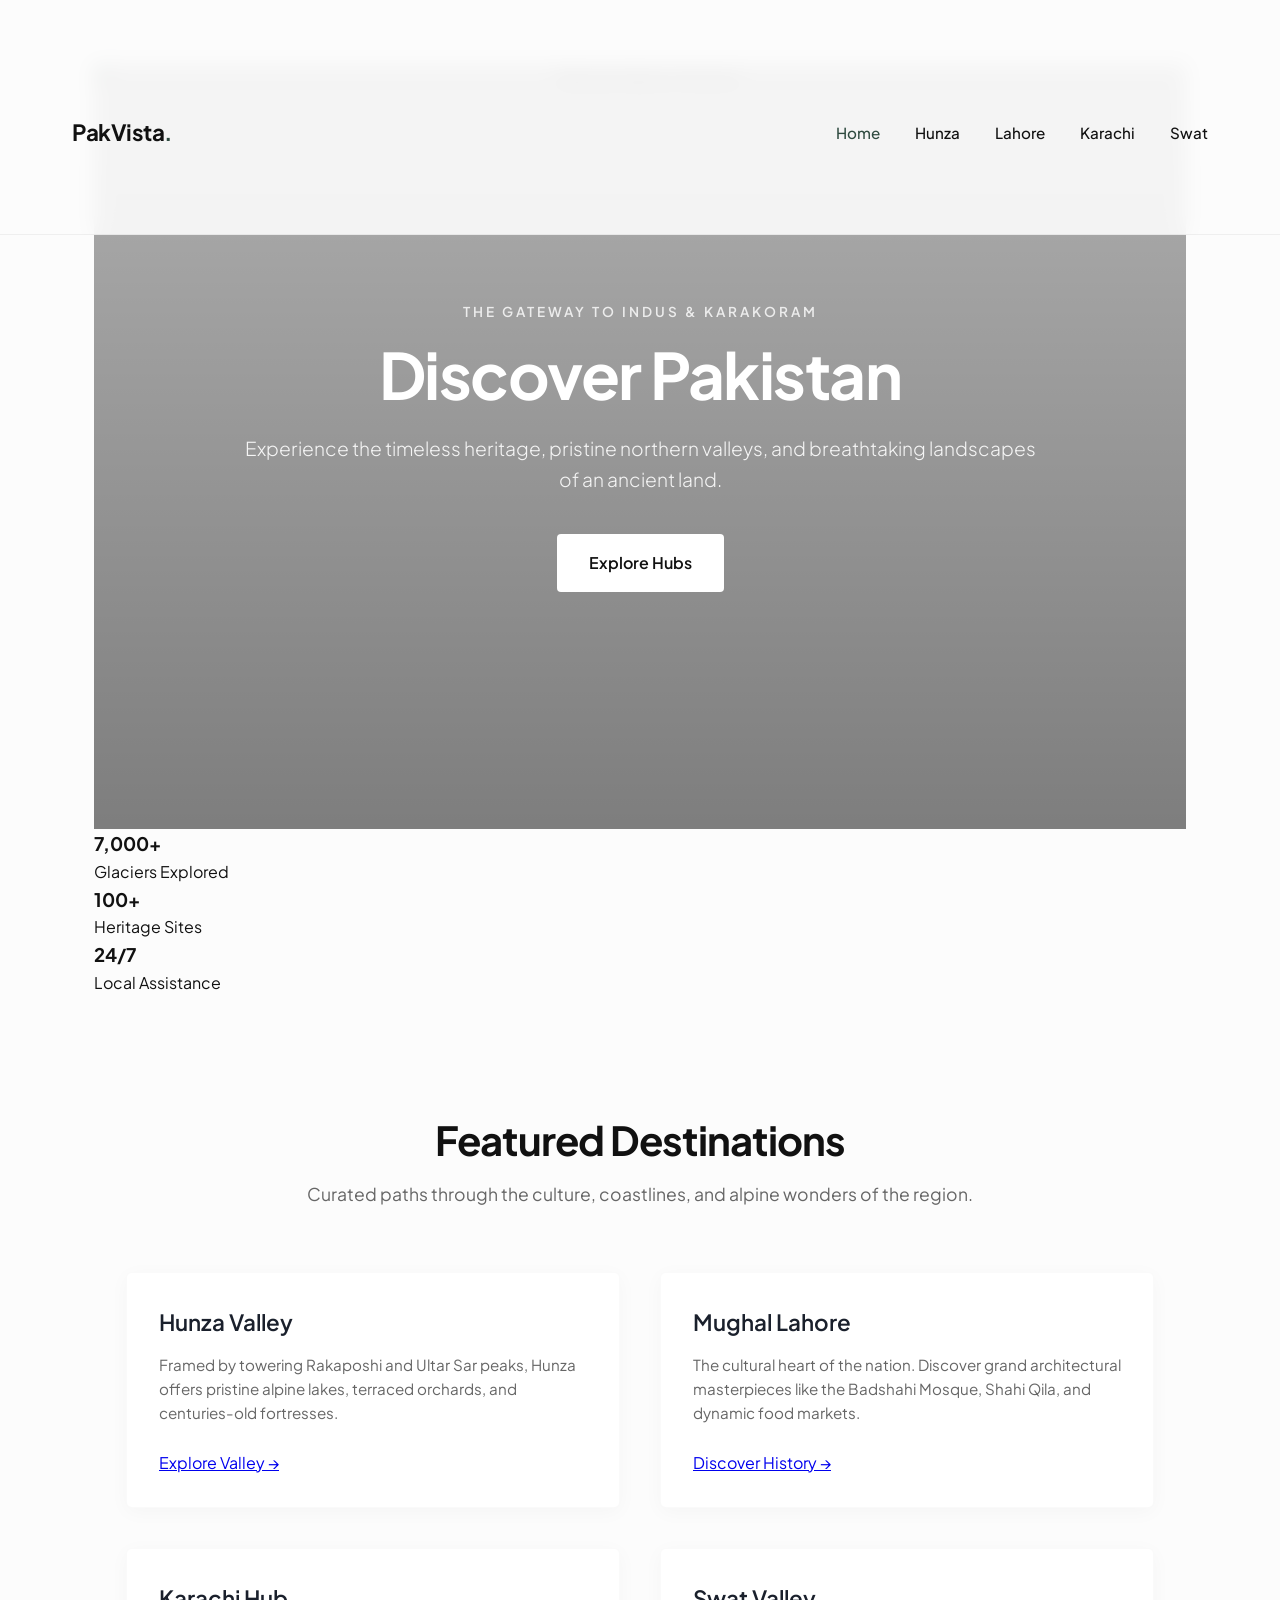
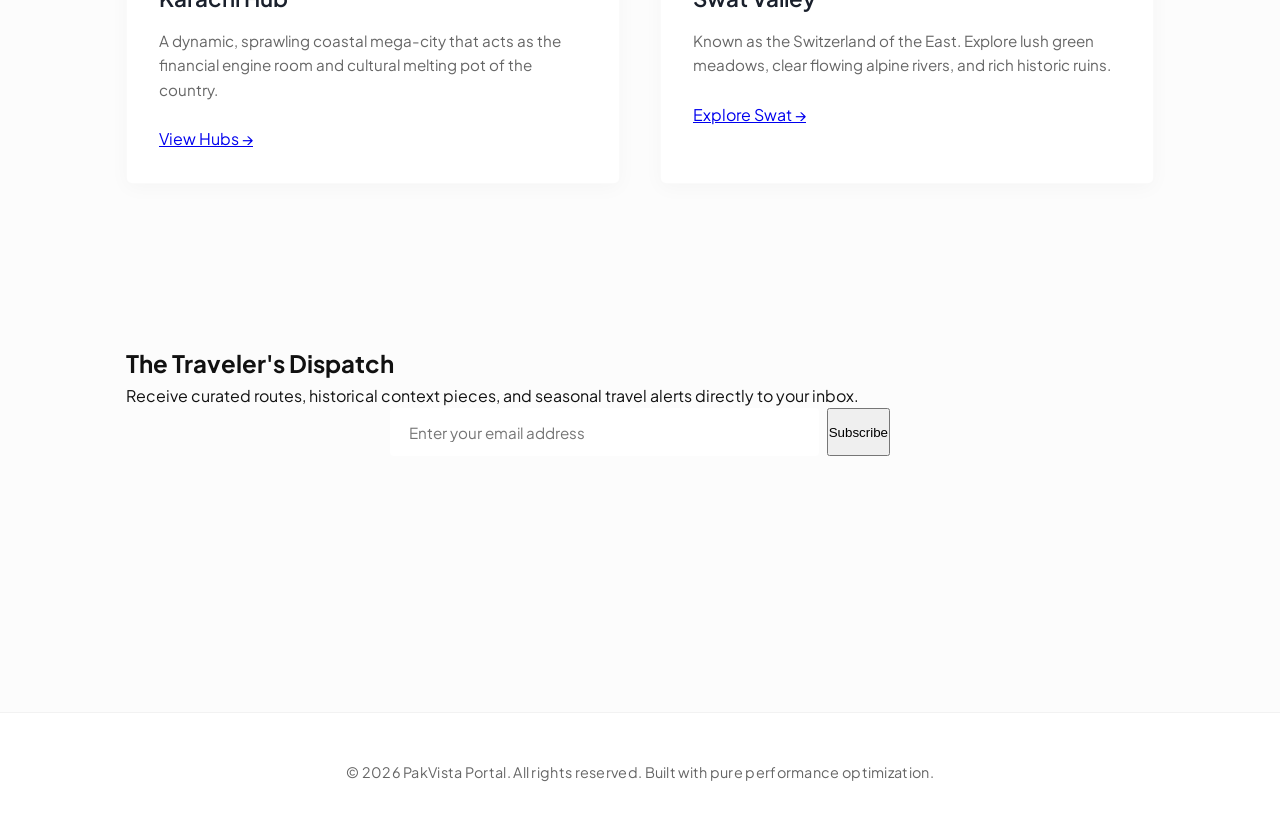
==== index.html @ 2d716ef8 "Merge branch 'main' into feature/ahmad/advanced-styling" ====
<!DOCTYPE html>
<html lang="en">
<head>
    <meta charset="UTF-8">
    <meta name="viewport" content="width=device-width, initial-scale=1.0">
    <title>PakVista Portal | Discover Pakistan</title>
    <link rel="stylesheet" href="style.css">
    <link rel="preconnect" href="https://fonts.googleapis.com">
    <link rel="preconnect" href="https://fonts.gstatic.com" crossorigin>
    <link href="https://fonts.googleapis.com/css2?family=Plus+Jakarta+Sans:wght@300;400;500;600;700&display=swap" rel="stylesheet">
</head>
<body>

    <!-- Consolidated Premium Navigation Bar -->
    <header class="navbar">
        <div class="nav-container">
            <a href="#" class="logo">PakVista<span>.</span></a>
            <nav class="nav-links">
                <a href="#" class="active">Home</a>
                <a href="hunza.html">Hunza</a>
                <a href="lahore.html">Lahore</a>
                <a href="karachi.html">Karachi</a>
                <a href="swat.html">Swat</a>
            </nav>
        </div>
    </header>

    <main>
        <!-- Hero Section -->
        <section class="hero" id="explore">
            <div class="hero-overlay"></div>
            <!-- Standardizing background styling with premium splash image -->
            <img class="hero-bg" src="https://images.unsplash.com/photo-1627844718625-51e18cc8569c?auto=format&fit=crop&w=1800&q=80" alt="Pakistan Alpine Horizons">
            <div class="hero-content">
                <span class="hero-tag">The Gateway to Indus & Karakoram</span>
                <h1>Discover Pakistan</h1>
                <p>Experience the timeless heritage, pristine northern valleys, and breathtaking landscapes of an ancient land.</p>
                <a href="#destinations" class="btn-primary">Explore Hubs</a>
            </div>
        </section>

        <section class="stats-dashboard">
            <div class="stat-card">
                <h3>7,000+</h3>
                <p>Glaciers Explored</p>
            </div>
            <div class="stat-card">
                <h3>100+</h3>
                <p>Heritage Sites</p>
            </div>
            <div class="stat-card">
                <h3>24/7</h3>
                <p>Local Assistance</p>
            </div>
        </section>

        <section class="destinations-section" id="destinations">
            <div class="section-header">
                <h2>Featured Destinations</h2>
                <p>Curated paths through the culture, coastlines, and alpine wonders of the region.</p>
            </div>
            
            <div class="grid-container">
                <!-- Hunza Card -->
                <div class="dest-card">
                    <div class="card-content">
                        <h3>Hunza Valley</h3>
                        <p>Framed by towering Rakaposhi and Ultar Sar peaks, Hunza offers pristine alpine lakes, terraced orchards, and centuries-old fortresses.</p>
                        <a href="hunza.html" class="btn-link">Explore Valley →</a>
                    </div>
                </div>

                <!-- Lahore Card -->
                <div class="dest-card">
                    <div class="card-content">
                        <h3>Mughal Lahore</h3>
                        <p>The cultural heart of the nation. Discover grand architectural masterpieces like the Badshahi Mosque, Shahi Qila, and dynamic food markets.</p>
                        <a href="lahore.html" class="btn-link">Discover History →</a>
                    </div>
                </div>

                <!-- Karachi Card -->
                <div class="dest-card">
                    <div class="card-content">
                        <h3>Karachi Hub</h3>
                        <p>A dynamic, sprawling coastal mega-city that acts as the financial engine room and cultural melting pot of the country.</p>
                        <a href="karachi.html" class="btn-link">View Hubs →</a>
                    </div>
                </div>

                <!-- Swat Card -->
                <div class="dest-card">
                    <div class="card-content">
                        <h3>Swat Valley</h3>
                        <p>Known as the Switzerland of the East. Explore lush green meadows, clear flowing alpine rivers, and rich historic ruins.</p>
                        <a href="swat.html" class="btn-link">Explore Swat →</a>
                    </div>
                </div>
            </div>
        </section>

        <section class="newsletter-section">
            <div class="newsletter-container">
                <h2>The Traveler's Dispatch</h2>
                <p>Receive curated routes, historical context pieces, and seasonal travel alerts directly to your inbox.</p>
                <form class="subscribe-form" onsubmit="event.preventDefault();">
                    <input type="email" placeholder="Enter your email address" required>
                    <button type="submit" class="btn-subscribe">Subscribe</button>
                </form>
            </div>
        </section>
    </main>

    <!-- Optimized Footer -->
    <footer class="footer">
        <p>&copy; 2026 PakVista Portal. All rights reserved. Built with pure performance optimization.</p>
    </footer>

</body>
</html>
---- style.css ----
/* ==========================================================================
   PAKVISTA PREMIUM MASTER DESIGN SYSTEM
   ========================================================================== */
:root {
    --bg-primary: #fcfcfc;
    --text-main: #111111;
    --text-muted: #666666;
    --accent: #2e4a3f;
    --accent-light: #f2f5f3;
    --card-shadow: 0 4px 20px rgba(0,0,0,0.03);
    --transition: all 0.4s cubic-bezier(0.16, 1, 0.3, 1);
    
    --primary: #004b23;
    --primary-light: #007236;
    --neutral-dark: #1a202c;
    --neutral-muted: #4a5568;
    --neutral-light: #f7fafc;
    --surface: #ffffff;
    --border: #edf2f7;
    --radius-lg: 16px;
    --shadow-subtle: 0 4px 20px rgba(0, 0, 0, 0.03);
    --shadow-hover: 0 20px 35px rgba(0, 75, 35, 0.06);
}

* {
    margin: 0;
    padding: 0;
    box-sizing: border-box;
}

html {
    scroll-behavior: smooth;
}

body {
    font-family: 'Plus Jakarta Sans', sans-serif;
    background-color: var(--bg-primary);
    color: var(--text-main);
    line-height: 1.6;
    -webkit-font-smoothing: antialiased;
}

/* ==========================================================================
   NAVBAR & FIXED HEADER HOOKS
   ========================================================================== */
.navbar {
    position: fixed;
    top: 0;
    left: 0;
    width: 100%;
    background-color: rgba(252, 252, 252, 0.9);
    backdrop-filter: blur(10px);
    z-index: 9999;
    border-bottom: 1px solid rgba(0,0,0,0.05);
}

.nav-container {
    max-width: 1200px;
    margin: 0 auto;
    padding: 1.2rem 2rem;
    display: flex;
    justify-content: space-between;
    align-items: center;
}

.logo {
    font-size: 1.4rem;
    font-weight: 700;
    text-decoration: none;
    color: var(--text-main);
    letter-spacing: -0.5px;
}

.logo span {
    color: var(--accent);
}

.nav-links a {
    text-decoration: none;
    color: var(--text-main);
    font-size: 0.95rem;
    font-weight: 500;
    margin-left: 2rem;
    transition: var(--transition);
    display: inline-block;
}

.nav-links a:hover, .nav-links a.active {
    color: var(--accent);
}

.nav-links .btn-nav {
    background-color: var(--text-main);
    color: white;
    padding: 0.6rem 1.2rem;
    border-radius: 4px;
}

.nav-links .btn-nav:hover {
    background-color: var(--accent);
    color: white;
}

/* ==========================================================================
   DYNAMIC HERO SECTION
   ========================================================================== */
.hero {
    position: relative;
    height: 85vh;
    display: flex;
    align-items: center;
    justify-content: center;
    overflow: hidden;
    text-align: center;
    padding: 0 2rem;
    z-index: 1;
}

.hero-bg {
    position: absolute;
    top: 0;
    left: 0;
    width: 100%;
    height: 100%;
    object-fit: cover;
    z-index: -2;
}

.hero-overlay {
    position: absolute;
    top: 0;
    left: 0;
    width: 100%;
    height: 100%;
    background: linear-gradient(180deg, rgba(0,0,0,0.3) 0%, rgba(0,0,0,0.5) 100%);
    z-index: -1;
}

.hero-content {
    max-width: 800px;
    color: white;
    position: relative;
    z-index: 10;
}

.hero-tag {
    font-size: 0.85rem;
    text-transform: uppercase;
    letter-spacing: 3px;
    font-weight: 600;
    display: block;
    margin-bottom: 1rem;
    color: rgba(255,255,255,0.8);
}

.hero h1 {
    font-size: 4rem;
    font-weight: 700;
    letter-spacing: -1.5px;
    line-height: 1.1;
    margin-bottom: 1.5rem;
}

.hero p {
    font-size: 1.2rem;
    font-weight: 300;
    margin-bottom: 2.5rem;
    color: rgba(255,255,255,0.9);
}

.btn-primary {
    display: inline-block;
    text-decoration: none;
    background-color: white;
    color: var(--text-main);
    padding: 1rem 2rem;
    font-weight: 600;
    border-radius: 4px;
    transition: var(--transition);
}

.btn-primary:hover {
    background-color: var(--accent);
    color: white;
    transform: translateY(-2px);
}

/* ==========================================================================
   FASEEH'S CUSTOM COMPONENTS & LAYOUTS
   ========================================================================== */
.cta-btn {
    background-color: #198754;
    color: white;
    border: none;
    padding: 12px 24px;
    font-size: 1rem;
    cursor: pointer;
    border-radius: 25px;
    font-weight: 600;
    transition: var(--transition);
}

.cta-btn:hover {
    background-color: #146c43;
    transform: scale(1.05);
}

.interactive-poll {
    background: var(--surface);
    padding: 30px;
    border-radius: var(--radius-lg);
    box-shadow: var(--shadow-subtle);
    margin: 40px 0;
    text-align: center;
}

.poll-buttons button {
    background-color: #e9ecef;
    border: 1px solid #ced4da;
    padding: 10px 20px;
    margin: 8px;
    font-size: 1rem;
    border-radius: 8px;
    cursor: pointer;
    transition: 0.2s ease-in-out;
}

.poll-buttons button:hover {
    background-color: var(--primary);
    color: white;
    border-color: var(--primary);
}

.card-grid {
    display: grid;
    grid-template-columns: repeat(auto-fit, minmax(300px, 1fr));
    gap: 30px;
    margin-top: 20px;
}

.landmark-card {
    background: var(--surface);
    margin: 0;
    border-radius: var(--radius-lg);
    overflow: hidden;
    box-shadow: var(--shadow-subtle);
    transition: var(--transition);
}

.landmark-card:hover {
    transform: translateY(-8px);
    box-shadow: var(--shadow-hover);
}

.landmark-card img {
    width: 100%;
    height: 220px;
    object-fit: cover;
}

.container {
    max-width: var(--max-width);
    margin: 0 auto;
    padding: 0 20px;
}

.footer {
    text-align: center;
    padding: 3rem 2rem;
    font-size: 0.85rem;
    color: var(--text-muted);
    border-top: 1px solid rgba(0,0,0,0.05);
    margin-top: 6rem;
}

@media (max-width: 768px) {
    .hero h1 { font-size: 2.5rem; }
    .card-grid { grid-template-columns: 1fr; }
}

/* ==========================================================================
   PAKVISTA PREMIUM CLEAN DESIGN SYSTEM
   ========================================================================== */
:root {
    /* Sophisticated, Clean Color Palette */
    --primary: #004b23;           /* Deep Heritage Green */
    --primary-light: #007236;     /* Vibrant Accent Green */
    --neutral-dark: #1a202c;      /* Soft Charcoal (Never pure black for text) */
    --neutral-muted: #4a5568;     /* Elegant Slate for body copy */
    --neutral-light: #f7fafc;     /* Ultra-clean off-white page background */
    --surface: #ffffff;           /* Crisp white for cards/containers */
    --border: #edf2f7;            /* Subtle, faint dividers */
    
    /* Layout & Animation Tokens */
    --max-width: 1140px;          /* Standard editorial container width */
    --radius-sm: 6px;
    --radius-lg: 16px;            /* Modern smooth corners */
    --shadow-subtle: 0 4px 20px rgba(0, 0, 0, 0.03);
    --shadow-hover: 0 20px 35px rgba(0, 75, 35, 0.06);
    --transition: all 0.4s cubic-bezier(0.16, 1, 0.3, 1); /* Premium ease-out */
}

/* Base Reset & Core Typography */
*, *::before, *::after {
    box-sizing: border-box;
    margin: 0;
    padding: 0;
}

body {
    font-family: -apple-system, BlinkMacSystemFont, "Segoe UI", Roboto, Helvetica, Arial, sans-serif;
    background-color: var(--neutral-light);
    color: var(--neutral-dark);
    line-height: 1.7;
    -webkit-font-smoothing: antialiased;
}

main {
    max-width: var(--max-width);
    margin: 0 auto;
    padding: 4rem 1.5rem;
}

/* ==========================================================================
   MINIMALIST NAVIGATION
   ========================================================================== */
.nav-bar {
    background-color: rgba(255, 255, 255, 0.85);
    backdrop-filter: blur(12px); /* Modern glassy effect */
    -webkit-backdrop-filter: blur(12px);
    border-bottom: 1px solid var(--border);
    position: sticky;
    top: 0;
    z-index: 1000;
    display: flex;
    justify-content: center;
    gap: 2rem;
    padding: 1.25rem;
}

.nav-bar a {
    text-decoration: none;
    color: var(--neutral-muted);
    font-weight: 500;
    font-size: 0.95rem;
    letter-spacing: 0.5px;
    padding: 0.25rem 0;
    position: relative;
    transition: var(--transition);
}

.nav-bar a:hover, 
.nav-bar a.active {
    color: var(--primary);
}

/* Clean underline transition effect */
.nav-bar a::after {
    content: '';
    position: absolute;
    bottom: -4px;
    left: 0;
    width: 100%;
    height: 2px;
    background-color: var(--primary);
    transform: scaleX(0);
    transition: var(--transition);
    transform-origin: right;
}

.nav-bar a:hover::after,
.nav-bar a.active::after {
    transform: scaleX(1);
    transform-origin: left;
}

/* ==========================================================================
   CLEAN HERO LAYOUT
   ========================================================================== */
header {
    background-color: var(--surface);
    text-align: center;
    padding: 6rem 1.5rem 4rem 1.5rem;
    border-bottom: 1px solid var(--border);
}

header h1 {
    font-size: 3rem;
    font-weight: 800;
    color: var(--neutral-dark);
    letter-spacing: -0.5px;
    line-height: 1.15;
    margin-bottom: 1rem;
}

header p {
    font-size: 1.2rem;
    color: var(--neutral-muted);
    max-width: 600px;
    margin: 0 auto;
    font-weight: 400;
}

/* ==========================================================================
   EDITORIAL IMAGE & MEDIA EXHIBITS
   ========================================================================== */
.showcase-container {
    margin-bottom: 4rem;
    position: relative;
}

.showcase-banner {
    width: 100%;
    height: 500px;
    object-fit: cover;
    border-radius: var(--radius-lg);
    box-shadow: var(--shadow-subtle);
    transition: var(--transition);
}

/* ==========================================================================
   MINIMALIST METRIC DASHBOARD
   ========================================================================== */
.stats-grid {
    display: flex;
    justify-content: space-between;
    gap: 2rem;
    background: var(--surface);
    padding: 2.5rem;
    border-radius: var(--radius-lg);
    box-shadow: var(--shadow-subtle);
    border: 1px solid var(--border);
    margin: -4rem auto 4rem auto;
    position: relative;
    z-index: 10;
}

.stat-item {
    flex: 1;
    text-align: center;
}

.stat-item h3 {
    font-size: 2.5rem;
    font-weight: 700;
    color: var(--primary);
    line-height: 1;
    margin-bottom: 0.5rem;
}

.stat-item p {
    font-size: 0.85rem;
    color: var(--neutral-muted);
    text-transform: uppercase;
    letter-spacing: 1px;
    font-weight: 600;
}

/* ==========================================================================
   PREMIUM CARD GRID MATRIX (MAGAZINE STYLE)
   ========================================================================== */
.destination-grid {
    display: grid;
    grid-template-columns: repeat(auto-fit, minmax(320px, 1fr));
    gap: 2.5rem;
    margin-top: 3rem;
}

.destination-card {
    background: var(--surface);
    border-radius: var(--radius-lg);
    overflow: hidden;
    box-shadow: var(--shadow-subtle);
    transition: var(--transition);
    display: flex;
    flex-direction: column;
}

.destination-card:hover {
    transform: translateY(-8px);
    box-shadow: var(--shadow-hover);
}

/* Precision Image Scaling Container */
.card-image-wrapper {
    width: 100%;
    aspect-ratio: 16 / 11; /* Clean consistent photographic layout */
    overflow: hidden;
    background-color: var(--neutral-light);
}

.card-image-wrapper img {
    width: 100%;
    height: 100%;
    object-fit: cover;
    transition: transform 0.8s cubic-bezier(0.16, 1, 0.3, 1);
}

.destination-card:hover .card-image-wrapper img {
    transform: scale(1.05); /* Soft premium zoom */
}

.card-content {
    padding: 2rem;
    display: flex;
    flex-direction: column;
    flex-grow: 1;
}

.card-content h3 {
    font-size: 1.4rem;
    color: var(--neutral-dark);
    font-weight: 700;
    margin-bottom: 0.75rem;
    transition: var(--transition);
}

.destination-card:hover .card-content h3 {
    color: var(--primary);
}

.card-content p {
    font-size: 0.95rem;
    color: var(--neutral-muted);
    line-height: 1.6;
    margin-bottom: 1.5rem;
}

/* High-end Text Link Buttons */
.read-more-btn {
    align-self: flex-start;
    margin-top: auto;
    color: var(--primary);
    text-decoration: none;
    font-weight: 600;
    font-size: 0.9rem;
    display: inline-flex;
    align-items: center;
    gap: 0.5rem;
    transition: var(--transition);
}

.read-more-btn:hover {
    color: var(--primary-light);
}

/* ==========================================================================
   CLEAN FORM / SUBSCRIPTION LAYOUT
   ========================================================================== */
.info-banner {
    background-color: var(--surface);
    border: 1px solid var(--border);
    padding: 5rem 2rem;
    border-radius: var(--radius-lg);
    text-align: center;
    margin: 6rem 0 2rem 0;
    box-shadow: var(--shadow-subtle);
}

.info-banner h2 {
    font-size: 2rem;
    font-weight: 800;
    color: var(--neutral-dark);
    margin-bottom: 0.75rem;
}

.info-banner p {
    color: var(--neutral-muted);
    font-size: 1.05rem;
    margin-bottom: 2rem;
}

.info-banner form {
    display: flex;
    justify-content: center;
    max-width: 500px;
    margin: 0 auto;
    gap: 0.5rem;
}

.info-banner input[type="email"] {
    flex: 1;
    padding: 0.85rem 1.25rem;
    border: 1px solid #e2e8f0;
    border-radius: var(--radius-sm);
    font-size: 0.95rem;
    color: var(--neutral-dark);
    background-color: var(--neutral-light);
    transition: var(--transition);
}

.info-banner input[type="email"]:focus {
    outline: none;
    border-color: var(--primary);
    background-color: var(--surface);
    box-shadow: 0 0 0 3px rgba(0, 75, 35, 0.08);
}

.info-banner button {
    background-color: var(--primary);
    color: #ffffff;
    border: none;
    padding: 0.85rem 1.75rem;
    border-radius: var(--radius-sm);
    font-weight: 600;
    font-size: 0.95rem;
    cursor: pointer;
    transition: var(--transition);
}

.info-banner button:hover {
    background-color: var(--primary-light);
}

/* ==========================================================================
   MINIMALIST FOOTER SYSTEM
   ========================================================================== */
footer {
    background-color: var(--surface);
    color: var(--neutral-muted);
    text-align: center;
    padding: 4rem 1.5rem;
    border-top: 1px solid var(--border);
    margin-top: 6rem;
}

footer p {
    font-size: 0.9rem;
    letter-spacing: 0.3px;
}

/* ==========================================================================
   RESPONSIVE DESIGN ADAPTATIONS
   ========================================================================== */
@media (max-width: 768px) {
    header {
        padding: 4rem 1rem 3rem 1rem;
    }
    header h1 {
        font-size: 2.25rem;
    }
    .stats-grid {
        flex-direction: column;
        gap: 1.75rem;
        padding: 2rem 1.5rem;
        margin-top: -2rem;
    }
    .stat-item:not(:last-child) {
        border-bottom: 1px solid var(--border);
        padding-bottom: 1.75rem;
    }
    .info-banner form {
        flex-direction: column;
        gap: 0.75rem;
    }
    .showcase-banner {
        height: 320px;
    }
}

/* Premium Minimalist Stylesheet - Reinforced Click Stacking */
:root {
    --bg-primary: #fcfcfc;
    --text-main: #111111;
    --text-muted: #666666;
    --accent: #2e4a3f;
    --accent-light: #f2f5f3;
    --card-shadow: 0 4px 20px rgba(0,0,0,0.03);
    --transition: all 0.4s cubic-bezier(0.16, 1, 0.3, 1);
}

* {
    margin: 0;
    padding: 0;
    box-sizing: border-box;
}

html {
    scroll-behavior: smooth;
}

body {
    font-family: 'Plus Jakarta Sans', sans-serif;
    background-color: var(--bg-primary);
    color: var(--text-main);
    line-height: 1.6;
    -webkit-font-smoothing: antialiased;
}

/* Navbar */
.navbar {
    position: fixed;
    top: 0;
    left: 0;
    width: 100%;
    background-color: rgba(252, 252, 252, 0.9);
    backdrop-filter: blur(10px);
    z-index: 9999; /* Highest priority layer */
    border-bottom: 1px solid rgba(0,0,0,0.05);
}

.nav-container {
    max-width: 1200px;
    margin: 0 auto;
    padding: 1.2rem 2rem;
    display: flex;
    justify-content: space-between;
    align-items: center;
}

.logo {
    font-size: 1.4rem;
    font-weight: 700;
    text-decoration: none;
    color: var(--text-main);
    letter-spacing: -0.5px;
    position: relative;
    z-index: 10000;
}

.logo span {
    color: var(--accent);
}

.nav-links {
    position: relative;
    z-index: 10000;
}

.nav-links a {
    text-decoration: none;
    color: var(--text-main);
    font-size: 0.95rem;
    font-weight: 500;
    margin-left: 2rem;
    transition: var(--transition);
    display: inline-block;
}

.nav-links a:hover {
    color: var(--accent);
}

.nav-links .btn-nav {
    background-color: var(--text-main);
    color: white;
    padding: 0.6rem 1.2rem;
    border-radius: 4px;
}

.nav-links .btn-nav:hover {
    background-color: var(--accent);
    color: white;
}

/* Hero Section */
.hero {
    position: relative;
    height: 85vh;
    display: flex;
    align-items: center;
    justify-content: center;
    overflow: hidden;
    text-align: center;
    padding: 0 2rem;
    z-index: 1; /* Establishes clean base stacking context */
}

.hero-bg {
    position: absolute;
    top: 0;
    left: 0;
    width: 100%;
    height: 100%;
    object-fit: cover;
    z-index: -2; /* Pushed completely to back */
}

.hero-overlay {
    position: absolute;
    top: 0;
    left: 0;
    width: 100%;
    height: 100%;
    background: linear-gradient(180deg, rgba(0,0,0,0.3) 0%, rgba(0,0,0,0.5) 100%);
    z-index: -1; /* Sits over image, under text */
}

.hero-content {
    max-width: 800px;
    color: white;
    position: relative; 
    z-index: 10; /* Forces text and buttons above overlays to allow clicks */
}

.hero-tag {
    font-size: 0.85rem;
    text-transform: uppercase;
    letter-spacing: 3px;
    font-weight: 600;
    display: block;
    margin-bottom: 1rem;
    color: rgba(255,255,255,0.8);
}

.hero h1 {
    font-size: 4rem;
    font-weight: 700;
    letter-spacing: -1.5px;
    line-height: 1.1;
    margin-bottom: 1.5rem;
}

.hero p {
    font-size: 1.2rem;
    font-weight: 300;
    margin-bottom: 2.5rem;
    color: rgba(255,255,255,0.9);
}

.btn-primary {
    display: inline-block;
    text-decoration: none;
    background-color: white;
    color: var(--text-main);
    padding: 1rem 2rem;
    font-weight: 600;
    border-radius: 4px;
    transition: var(--transition);
    position: relative;
    z-index: 20;
}

.btn-primary:hover {
    background-color: var(--accent);
    color: white;
    transform: translateY(-2px);
}

/* Destinations Section */
.destinations-section {
    max-width: 1200px;
    margin: 0 auto;
    padding: 7rem 2rem 4rem 2rem;
    position: relative;
    z-index: 5;
}

.section-header {
    text-align: center;
    margin-bottom: 4rem;
}

.section-header h2 {
    font-size: 2.5rem;
    font-weight: 700;
    letter-spacing: -1px;
    margin-bottom: 0.5rem;
}

.section-header p {
    color: var(--text-muted);
    font-size: 1.1rem;
}

.grid-container {
    display: grid;
    grid-template-columns: repeat(auto-fit, minmax(320px, 1fr));
    gap: 2.5rem;
}

.dest-card {
    background: white;
    border-radius: 6px;
    overflow: hidden;
    box-shadow: var(--card-shadow);
    transition: var(--transition);
    border: 1px solid rgba(0,0,0,0.02);
    position: relative;
    z-index: 5;
}

.dest-card:hover {
    transform: translateY(-6px);
    box-shadow: 0 12px 30px rgba(0,0,0,0.07);
}

.img-wrapper {
    width: 100%;
    height: 260px;
    overflow: hidden;
}

.img-wrapper img {
    width: 100%;
    height: 100%;
    object-fit: cover;
    transition: var(--transition);
}

.dest-card:hover .img-wrapper img {
    transform: scale(1.05);
}

.card-content {
    padding: 2rem;
    position: relative;
    z-index: 6;
}

.card-content h3 {
    font-size: 1.4rem;
    font-weight: 600;
    margin-bottom: 0.75rem;
}

.card-content p {
    color: var(--text-muted);
    font-size: 0.95rem;
    margin-bottom: 1.5rem;
}

.card-link {
    display: inline-block; /* Makes the click target clean and predictable */
    text-decoration: none;
    color: var(--accent);
    font-weight: 600;
    font-size: 0.9rem;
    transition: var(--transition);
    padding: 0.5rem 0;
    position: relative;
    z-index: 10;
}

.card-link:hover {
    letter-spacing: 0.5px;
}

/* Stats Section */
.stats-section {
    background-color: var(--accent-light);
    padding: 5rem 2rem;
    margin-top: 3rem;
    position: relative;
    z-index: 5;
}

.stats-container {
    max-width: 1200px;
    margin: 0 auto;
    display: flex;
    justify-content: space-around;
    flex-wrap: wrap;
    text-align: center;
    gap: 2rem;
}

.stat-item .stat-number {
    font-size: 3rem;
    font-weight: 700;
    color: var(--accent);
    display: block;
}

.stat-item .stat-label {
    font-size: 0.9rem;
    text-transform: uppercase;
    letter-spacing: 1px;
    color: var(--text-muted);
    font-weight: 600;
}

/* Newsletter Section */
.newsletter-section {
    max-width: 1200px;
    margin: 0 auto;
    padding: 6rem 2rem;
    position: relative;
    z-index: 5;
}

.newsletter-box {
    background-color: #111111;
    color: white;
    padding: 4rem 3rem;
    border-radius: 8px;
    text-align: center;
    max-width: 800px;
    margin: 0 auto;
}

.newsletter-box h2 {
    font-size: 2rem;
    margin-bottom: 1rem;
}

.newsletter-box p {
    color: rgba(255,255,255,0.7);
    margin-bottom: 2rem;
    max-width: 500px;
    margin-left: auto;
    margin-right: auto;
}

.subscribe-form {
    display: flex;
    max-width: 500px;
    margin: 0 auto;
    gap: 0.5rem;
    position: relative;
    z-index: 15;
}

.subscribe-form input {
    flex: 1;
    padding: 0.9rem 1.2rem;
    border-radius: 4px;
    border: none;
    font-family: inherit;
    font-size: 0.95rem;
}

.btn-submit {
    background-color: var(--accent);
    color: white;
    border: none;
    padding: 0.9rem 1.5rem;
    border-radius: 4px;
    font-weight: 600;
    cursor: pointer;
    transition: var(--transition);
}

.btn-submit:hover {
    background-color: #3d6354;
}

/* Footer */
.footer {
    text-align: center;
    padding: 3rem 2rem;
    font-size: 0.85rem;
    color: var(--text-muted);
    border-top: 1px solid rgba(0,0,0,0.05);
    position: relative;
    z-index: 5;
}

/* Responsive adjustments */
@media (max-width: 768px) {
    .hero h1 { font-size: 2.5rem; }
    .subscribe-form { flex-direction: column; }
}
 main
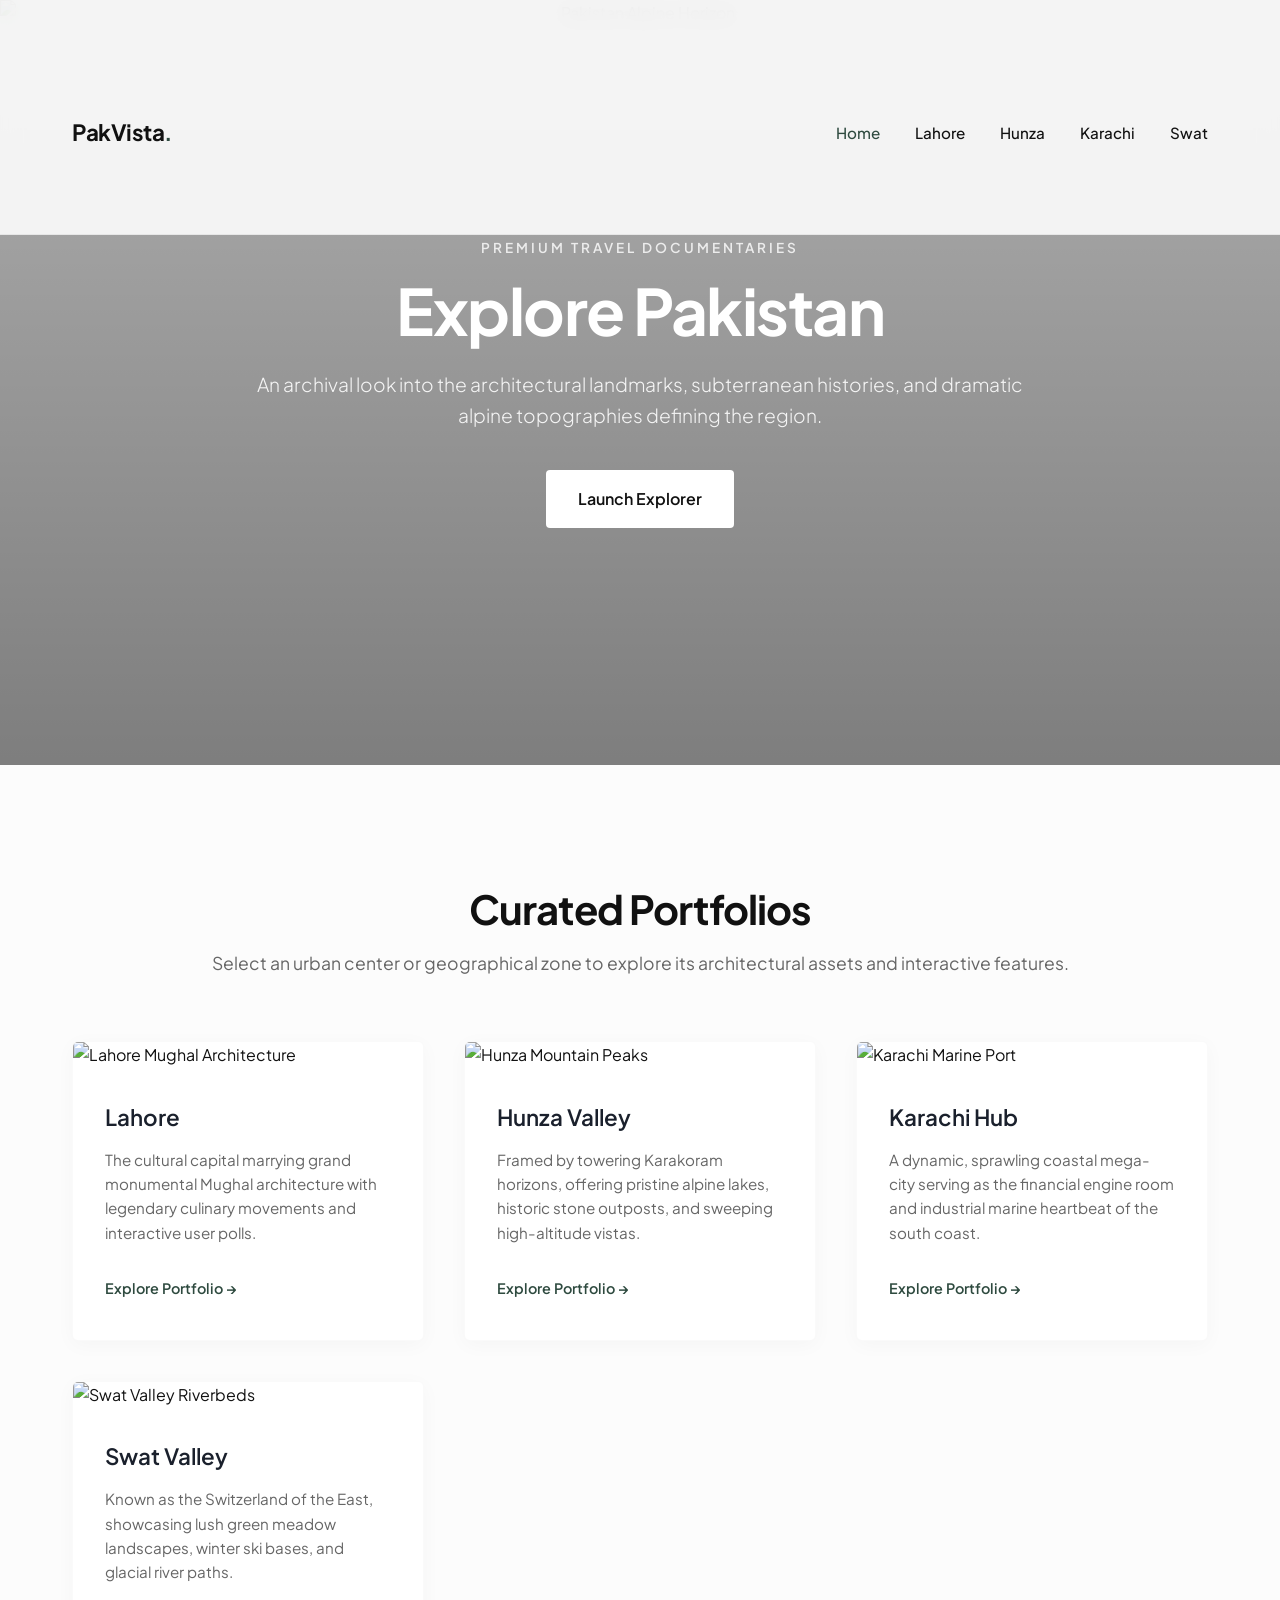
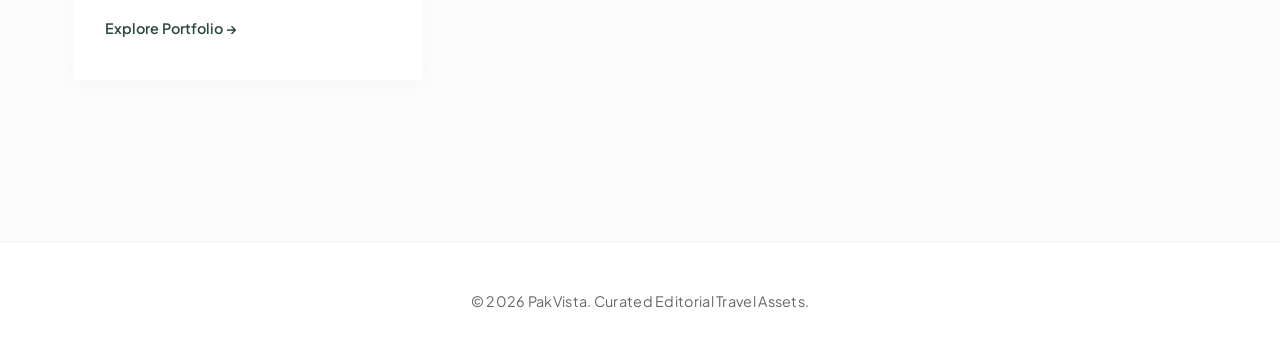
==== commit de13e68a: "Update index.html" ====
--- a/index.html
+++ b/index.html
@@ -3,7 +3,7 @@
 <head>
     <meta charset="UTF-8">
     <meta name="viewport" content="width=device-width, initial-scale=1.0">
-    <title>PakVista Portal | Discover Pakistan</title>
+    <title>PakVista Premium | Editorial Travel Portal</title>
     <link rel="stylesheet" href="style.css">
     <link rel="preconnect" href="https://fonts.googleapis.com">
     <link rel="preconnect" href="https://fonts.gstatic.com" crossorigin>
@@ -11,110 +11,86 @@
 </head>
 <body>
 
-    <!-- Consolidated Premium Navigation Bar -->
+    <!-- Sleek, Low-Profile Navigation Bar -->
     <header class="navbar">
         <div class="nav-container">
             <a href="#" class="logo">PakVista<span>.</span></a>
             <nav class="nav-links">
                 <a href="#" class="active">Home</a>
+                <a href="lahore.html">Lahore</a>
                 <a href="hunza.html">Hunza</a>
-                <a href="lahore.html">Lahore</a>
                 <a href="karachi.html">Karachi</a>
                 <a href="swat.html">Swat</a>
             </nav>
         </div>
     </header>
 
-    <main>
-        <!-- Hero Section -->
-        <section class="hero" id="explore">
-            <div class="hero-overlay"></div>
-            <!-- Standardizing background styling with premium splash image -->
-            <img class="hero-bg" src="https://images.unsplash.com/photo-1627844718625-51e18cc8569c?auto=format&fit=crop&w=1800&q=80" alt="Pakistan Alpine Horizons">
-            <div class="hero-content">
-                <span class="hero-tag">The Gateway to Indus & Karakoram</span>
-                <h1>Discover Pakistan</h1>
-                <p>Experience the timeless heritage, pristine northern valleys, and breathtaking landscapes of an ancient land.</p>
-                <a href="#destinations" class="btn-primary">Explore Hubs</a>
-            </div>
-        </section>
+    <!-- Editorial Hero Showcase -->
+    <section class="hero">
+        <div class="hero-overlay"></div>
+        <img class="hero-bg" src="https://images.unsplash.com/photo-1486915309851-b0cc1f8a0084?auto=format&fit=crop&w=1800&q=80" alt="Pakistan Alpine Horizon">
+        <div class="hero-content">
+            <span class="hero-tag">Premium Travel Documentaries</span>
+            <h1>Explore Pakistan</h1>
+            <p>An archival look into the architectural landmarks, subterranean histories, and dramatic alpine topographies defining the region.</p>
+            <a href="#destinations" class="btn-primary">Launch Explorer</a>
+        </div>
+    </section>
 
-        <section class="stats-dashboard">
-            <div class="stat-card">
-                <h3>7,000+</h3>
-                <p>Glaciers Explored</p>
-            </div>
-            <div class="stat-card">
-                <h3>100+</h3>
-                <p>Heritage Sites</p>
-            </div>
-            <div class="stat-card">
-                <h3>24/7</h3>
-                <p>Local Assistance</p>
-            </div>
-        </section>
-
-        <section class="destinations-section" id="destinations">
-            <div class="section-header">
-                <h2>Featured Destinations</h2>
-                <p>Curated paths through the culture, coastlines, and alpine wonders of the region.</p>
-            </div>
-            
-            <div class="grid-container">
-                <!-- Hunza Card -->
-                <div class="dest-card">
-                    <div class="card-content">
-                        <h3>Hunza Valley</h3>
-                        <p>Framed by towering Rakaposhi and Ultar Sar peaks, Hunza offers pristine alpine lakes, terraced orchards, and centuries-old fortresses.</p>
-                        <a href="hunza.html" class="btn-link">Explore Valley →</a>
-                    </div>
-                </div>
-
-                <!-- Lahore Card -->
-                <div class="dest-card">
-                    <div class="card-content">
-                        <h3>Mughal Lahore</h3>
-                        <p>The cultural heart of the nation. Discover grand architectural masterpieces like the Badshahi Mosque, Shahi Qila, and dynamic food markets.</p>
-                        <a href="lahore.html" class="btn-link">Discover History →</a>
-                    </div>
-                </div>
-
-                <!-- Karachi Card -->
-                <div class="dest-card">
-                    <div class="card-content">
-                        <h3>Karachi Hub</h3>
-                        <p>A dynamic, sprawling coastal mega-city that acts as the financial engine room and cultural melting pot of the country.</p>
-                        <a href="karachi.html" class="btn-link">View Hubs →</a>
-                    </div>
-                </div>
-
-                <!-- Swat Card -->
-                <div class="dest-card">
-                    <div class="card-content">
-                        <h3>Swat Valley</h3>
-                        <p>Known as the Switzerland of the East. Explore lush green meadows, clear flowing alpine rivers, and rich historic ruins.</p>
-                        <a href="swat.html" class="btn-link">Explore Swat →</a>
-                    </div>
+    <!-- Consolidated Main Destination Hub -->
+    <main class="destinations-section" id="destinations">
+        <div class="section-header">
+            <h2>Curated Portfolios</h2>
+            <p>Select an urban center or geographical zone to explore its architectural assets and interactive features.</p>
+        </div>
+        
+        <div class="grid-container">
+            <!-- Destination Card 1: Lahore -->
+            <div class="dest-card">
+                <img src="https://images.unsplash.com/photo-1627915726244-933e4d9c7cb3?auto=format&fit=crop&w=600&q=80" alt="Lahore Mughal Architecture">
+                <div class="card-content">
+                    <h3>Lahore</h3>
+                    <p>The cultural capital marrying grand monumental Mughal architecture with legendary culinary movements and interactive user polls.</p>
+                    <a href="lahore.html" class="card-link">Explore Portfolio &rarr;</a>
                 </div>
             </div>
-        </section>
 
-        <section class="newsletter-section">
-            <div class="newsletter-container">
-                <h2>The Traveler's Dispatch</h2>
-                <p>Receive curated routes, historical context pieces, and seasonal travel alerts directly to your inbox.</p>
-                <form class="subscribe-form" onsubmit="event.preventDefault();">
-                    <input type="email" placeholder="Enter your email address" required>
-                    <button type="submit" class="btn-subscribe">Subscribe</button>
-                </form>
+            <!-- Destination Card 2: Hunza -->
+            <div class="dest-card">
+                <img src="https://images.unsplash.com/photo-1589308078059-be1415eab4c3?auto=format&fit=crop&w=600&q=80" alt="Hunza Mountain Peaks">
+                <div class="card-content">
+                    <h3>Hunza Valley</h3>
+                    <p>Framed by towering Karakoram horizons, offering pristine alpine lakes, historic stone outposts, and sweeping high-altitude vistas.</p>
+                    <a href="hunza.html" class="card-link">Explore Portfolio &rarr;</a>
+                </div>
             </div>
-        </section>
+
+            <!-- Destination Card 3: Karachi -->
+            <div class="dest-card">
+                <img src="https://images.unsplash.com/photo-1605641251390-38e9d5013063?auto=format&fit=crop&w=600&q=80" alt="Karachi Marine Port">
+                <div class="card-content">
+                    <h3>Karachi Hub</h3>
+                    <p>A dynamic, sprawling coastal mega-city serving as the financial engine room and industrial marine heartbeat of the south coast.</p>
+                    <a href="karachi.html" class="card-link">Explore Portfolio &rarr;</a>
+                </div>
+            </div>
+
+            <!-- Destination Card 4: Swat -->
+            <div class="dest-card">
+                <img src="https://images.unsplash.com/photo-1627844718625-51e18cc8569c?auto=format&fit=crop&w=600&q=80" alt="Swat Valley Riverbeds">
+                <div class="card-content">
+                    <h3>Swat Valley</h3>
+                    <p>Known as the Switzerland of the East, showcasing lush green meadow landscapes, winter ski bases, and glacial river paths.</p>
+                    <a href="swat.html" class="card-link">Explore Portfolio &rarr;</a>
+                </div>
+            </div>
+        </div>
     </main>
 
-    <!-- Optimized Footer -->
+    <!-- Global Layout Footer -->
     <footer class="footer">
-        <p>&copy; 2026 PakVista Portal. All rights reserved. Built with pure performance optimization.</p>
+        <p>&copy; 2026 PakVista. Curated Editorial Travel Assets.</p>
     </footer>
 
 </body>
-</html>+</html>
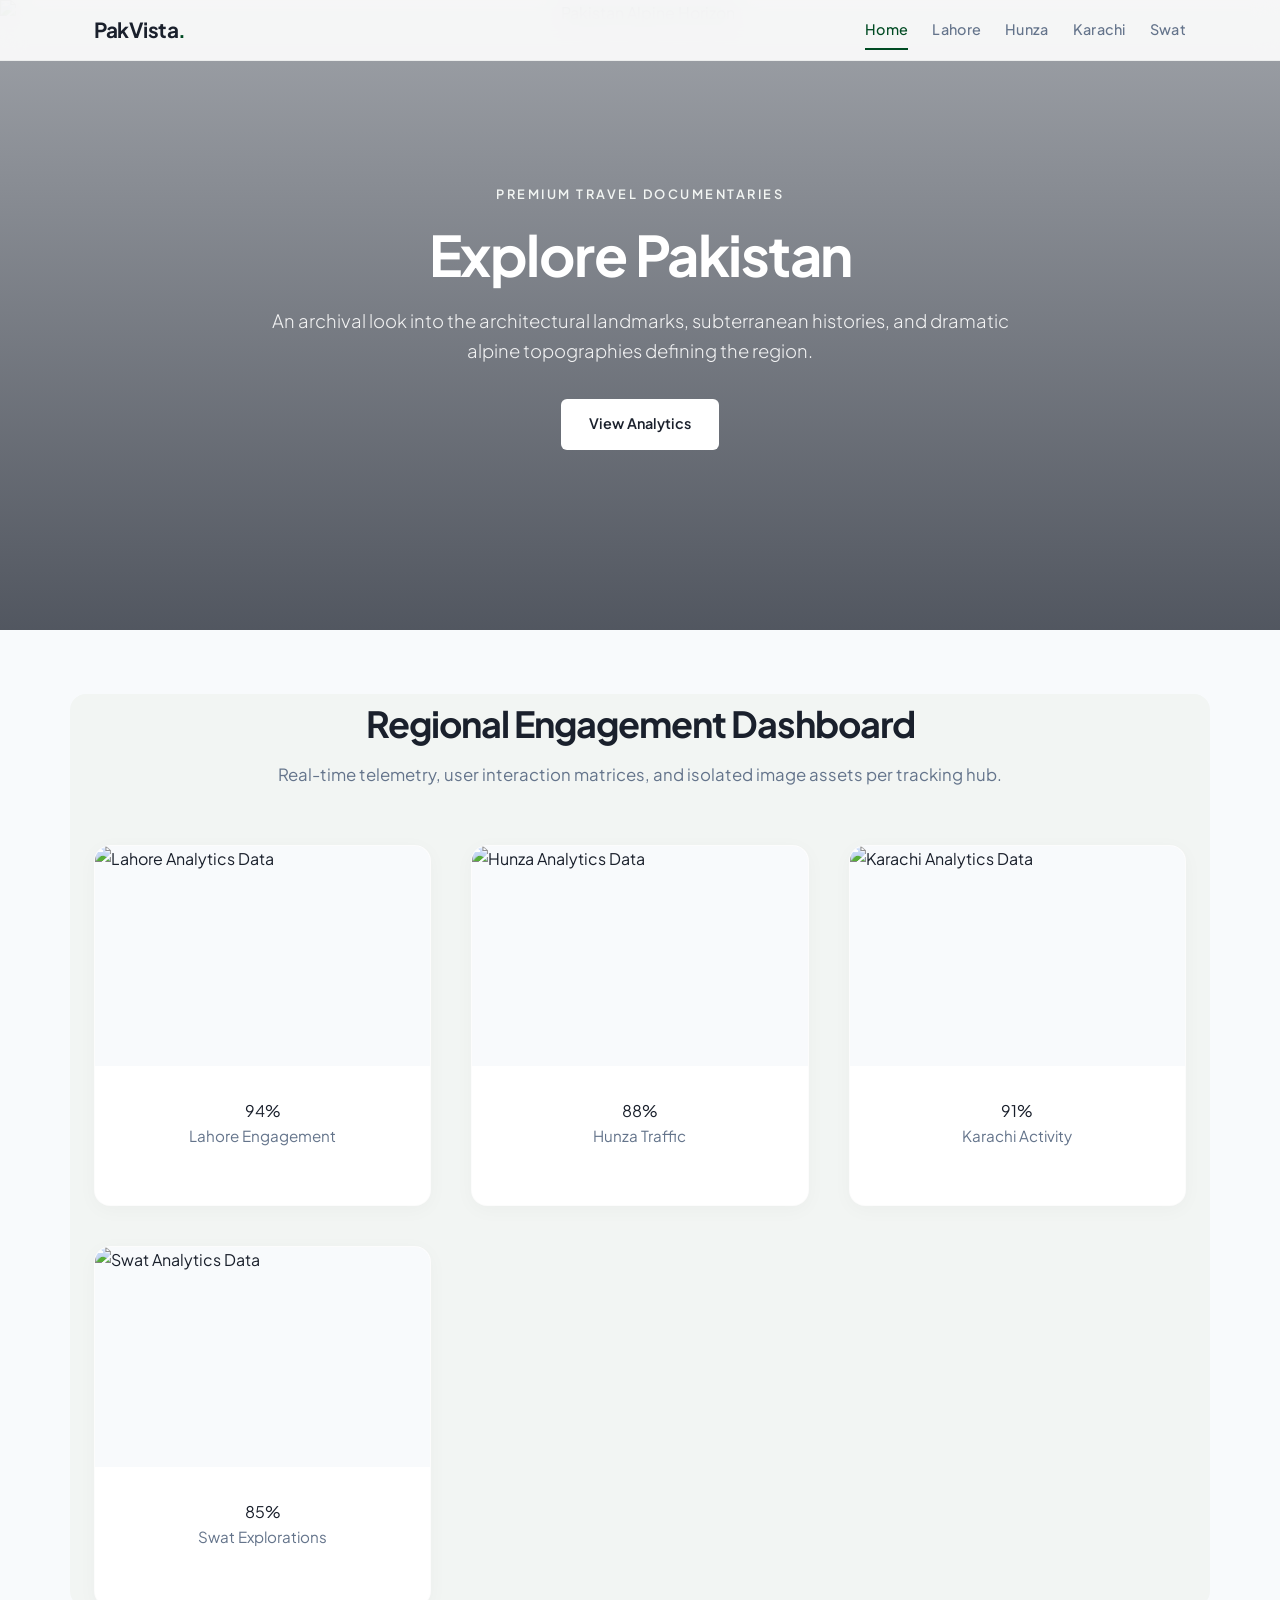
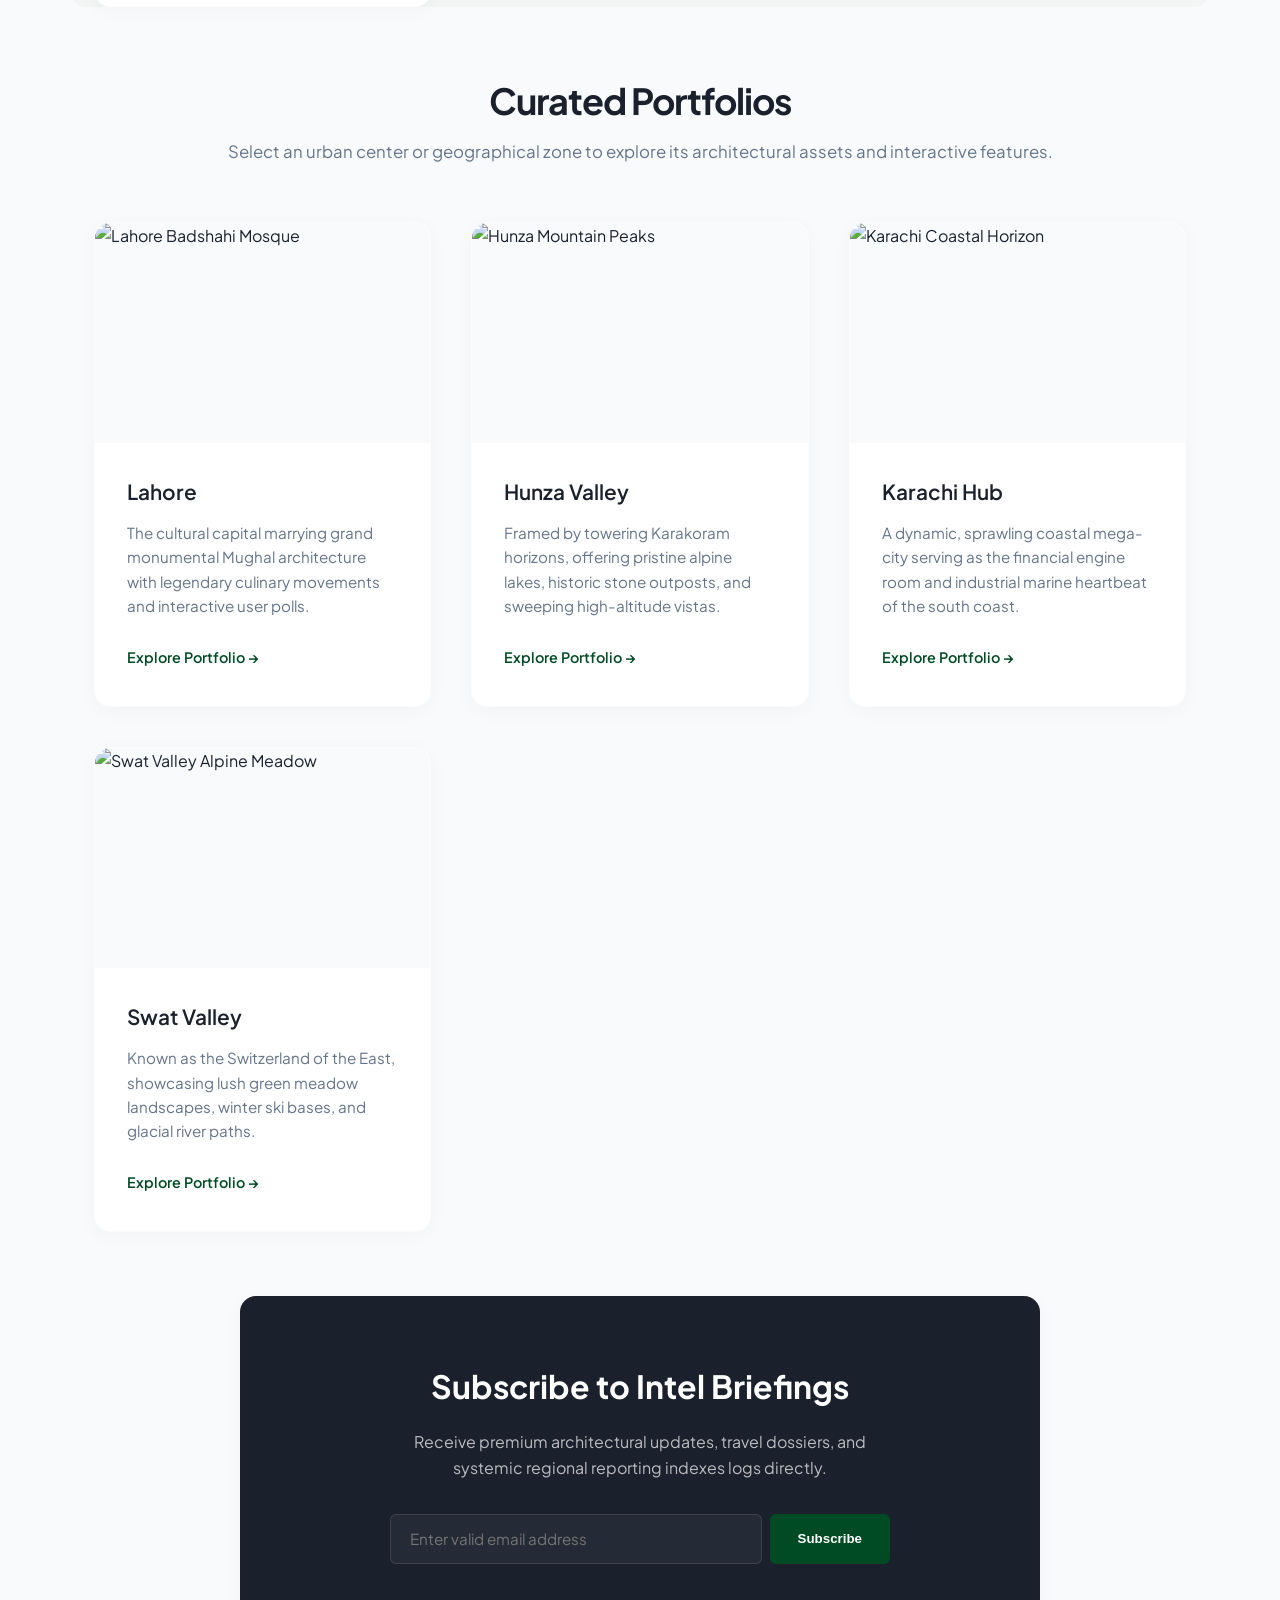
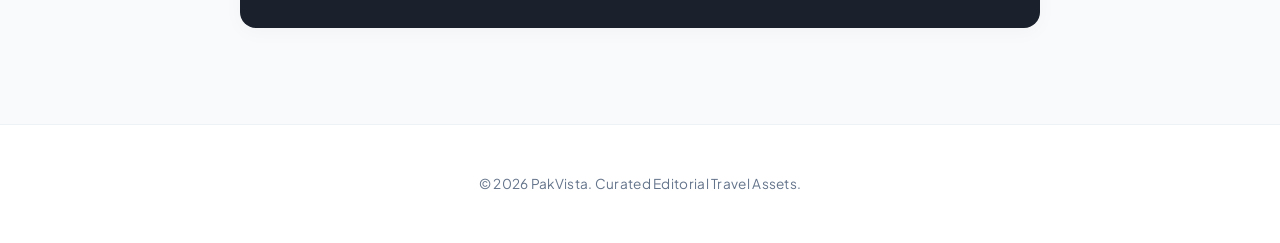
==== commit 538078e4: "Update index.html" ====
--- a/index.html
+++ b/index.html
@@ -33,59 +33,138 @@
             <span class="hero-tag">Premium Travel Documentaries</span>
             <h1>Explore Pakistan</h1>
             <p>An archival look into the architectural landmarks, subterranean histories, and dramatic alpine topographies defining the region.</p>
-            <a href="#destinations" class="btn-primary">Launch Explorer</a>
+            <a href="#dashboard" class="btn-primary">View Analytics</a>
         </div>
     </section>
 
-    <!-- Consolidated Main Destination Hub -->
+    <!-- Corrected Regional Analytics Dashboard Section -->
+    <section class="stats-section" id="dashboard" style="max-width: 1140px; margin: 4rem auto 0 auto; padding: 0 1.5rem;">
+        <div class="section-header">
+            <h2>Regional Engagement Dashboard</h2>
+            <p>Real-time telemetry, user interaction matrices, and isolated image assets per tracking hub.</p>
+        </div>
+
+        <!-- Using Card Grid Layout to force independent image allocation -->
+        <div class="grid-container">
+            
+            <!-- Dashboard Node 1: Lahore -->
+            <div class="dest-card">
+                <div class="img-wrapper">
+                    <img src="https://images.unsplash.com/photo-1627915726244-933e4d9c7cb3?auto=format&fit=crop&w=600&q=80" alt="Lahore Analytics Data">
+                </div>
+                <div class="card-content" style="text-align: center; padding: 2rem 1.5rem;">
+                    <span class="stat-number">94%</span>
+                    <p class="stat-label">Lahore Engagement</p>
+                </div>
+            </div>
+
+            <!-- Dashboard Node 2: Hunza -->
+            <div class="dest-card">
+                <div class="img-wrapper">
+                    <img src="https://images.unsplash.com/photo-1589308078059-be1415eab4c3?auto=format&fit=crop&w=600&q=80" alt="Hunza Analytics Data">
+                </div>
+                <div class="card-content" style="text-align: center; padding: 2rem 1.5rem;">
+                    <span class="stat-number">88%</span>
+                    <p class="stat-label">Hunza Traffic</p>
+                </div>
+            </div>
+
+            <!-- Dashboard Node 3: Karachi -->
+            <div class="dest-card">
+                <div class="img-wrapper">
+                    <img src="https://images.unsplash.com/photo-1605641251390-38e9d5013063?auto=format&fit=crop&w=600&q=80" alt="Karachi Analytics Data">
+                </div>
+                <div class="card-content" style="text-align: center; padding: 2rem 1.5rem;">
+                    <span class="stat-number">91%</span>
+                    <p class="stat-label">Karachi Activity</p>
+                </div>
+            </div>
+
+            <!-- Dashboard Node 4: Swat -->
+            <div class="dest-card">
+                <div class="img-wrapper">
+                    <img src="https://images.unsplash.com/photo-1542601906990-b4d3fb778b09?auto=format&fit=crop&w=600&q=80" alt="Swat Analytics Data">
+                </div>
+                <div class="card-content" style="text-align: center; padding: 2rem 1.5rem;">
+                    <span class="stat-number">85%</span>
+                    <p class="stat-label">Swat Explorations</p>
+                </div>
+            </div>
+
+        </div>
+    </section>
+
+    <!-- Curated Portfolios Section (Magazine Grid Style) -->
     <main class="destinations-section" id="destinations">
         <div class="section-header">
             <h2>Curated Portfolios</h2>
             <p>Select an urban center or geographical zone to explore its architectural assets and interactive features.</p>
         </div>
         
-        <div class="grid-container">
-            <!-- Destination Card 1: Lahore -->
-            <div class="dest-card">
-                <img src="https://images.unsplash.com/photo-1627915726244-933e4d9c7cb3?auto=format&fit=crop&w=600&q=80" alt="Lahore Mughal Architecture">
-                <div class="card-content">
+        <div class="card-grid">
+            
+            <!-- Card 1: Lahore -->
+            <figure class="landmark-card">
+                <div class="card-image-wrapper">
+                    <img src="https://images.unsplash.com/photo-1627915726244-933e4d9c7cb3?auto=format&fit=crop&w=600&q=80" alt="Lahore Badshahi Mosque">
+                </div>
+                <figcaption class="card-content">
                     <h3>Lahore</h3>
                     <p>The cultural capital marrying grand monumental Mughal architecture with legendary culinary movements and interactive user polls.</p>
                     <a href="lahore.html" class="card-link">Explore Portfolio &rarr;</a>
+                </figcaption>
+            </figure>
+
+            <!-- Card 2: Hunza Valley -->
+            <figure class="landmark-card">
+                <div class="card-image-wrapper">
+                    <img src="https://images.unsplash.com/photo-1589308078059-be1415eab4c3?auto=format&fit=crop&w=600&q=80" alt="Hunza Mountain Peaks">
                 </div>
-            </div>
-
-            <!-- Destination Card 2: Hunza -->
-            <div class="dest-card">
-                <img src="https://images.unsplash.com/photo-1589308078059-be1415eab4c3?auto=format&fit=crop&w=600&q=80" alt="Hunza Mountain Peaks">
-                <div class="card-content">
+                <figcaption class="card-content">
                     <h3>Hunza Valley</h3>
                     <p>Framed by towering Karakoram horizons, offering pristine alpine lakes, historic stone outposts, and sweeping high-altitude vistas.</p>
                     <a href="hunza.html" class="card-link">Explore Portfolio &rarr;</a>
+                </figcaption>
+            </figure>
+
+            <!-- Card 3: Karachi Hub -->
+            <figure class="landmark-card">
+                <div class="card-image-wrapper">
+                    <img src="https://images.unsplash.com/photo-1605641251390-38e9d5013063?auto=format&fit=crop&w=600&q=80" alt="Karachi Coastal Horizon">
                 </div>
-            </div>
-
-            <!-- Destination Card 3: Karachi -->
-            <div class="dest-card">
-                <img src="https://images.unsplash.com/photo-1605641251390-38e9d5013063?auto=format&fit=crop&w=600&q=80" alt="Karachi Marine Port">
-                <div class="card-content">
+                <figcaption class="card-content">
                     <h3>Karachi Hub</h3>
                     <p>A dynamic, sprawling coastal mega-city serving as the financial engine room and industrial marine heartbeat of the south coast.</p>
                     <a href="karachi.html" class="card-link">Explore Portfolio &rarr;</a>
+                </figcaption>
+            </figure>
+
+            <!-- Card 4: Swat Valley -->
+            <figure class="landmark-card">
+                <div class="card-image-wrapper">
+                    <img src="https://images.unsplash.com/photo-1542601906990-b4d3fb778b09?auto=format&fit=crop&w=600&q=80" alt="Swat Valley Alpine Meadow">
                 </div>
-            </div>
-
-            <!-- Destination Card 4: Swat -->
-            <div class="dest-card">
-                <img src="https://images.unsplash.com/photo-1627844718625-51e18cc8569c?auto=format&fit=crop&w=600&q=80" alt="Swat Valley Riverbeds">
-                <div class="card-content">
+                <figcaption class="card-content">
                     <h3>Swat Valley</h3>
                     <p>Known as the Switzerland of the East, showcasing lush green meadow landscapes, winter ski bases, and glacial river paths.</p>
                     <a href="swat.html" class="card-link">Explore Portfolio &rarr;</a>
-                </div>
-            </div>
+                </figcaption>
+            </figure>
+
         </div>
     </main>
+
+    <!-- Clean Form / Subscription Layout -->
+    <section class="newsletter-section">
+        <div class="newsletter-box">
+            <h2>Subscribe to Intel Briefings</h2>
+            <p>Receive premium architectural updates, travel dossiers, and systemic regional reporting indexes logs directly.</p>
+            <form class="subscribe-form">
+                <input type="email" placeholder="Enter valid email address" required>
+                <button type="submit" class="btn-submit">Subscribe</button>
+            </form>
+        </div>
+    </section>
 
     <!-- Global Layout Footer -->
     <footer class="footer">
--- a/style.css
+++ b/style.css
@@ -1,304 +1,25 @@
-
-/* ==========================================================================
-   PAKVISTA PREMIUM MASTER DESIGN SYSTEM
+/* ==========================================================================
+   PREMIUM DESIGN SYSTEM TOKENS (UNIFIED & RECONCILED)
    ========================================================================== */
 :root {
-    --bg-primary: #fcfcfc;
-    --text-main: #111111;
-    --text-muted: #666666;
-    --accent: #2e4a3f;
-    --accent-light: #f2f5f3;
-    --card-shadow: 0 4px 20px rgba(0,0,0,0.03);
-    --transition: all 0.4s cubic-bezier(0.16, 1, 0.3, 1);
-    
-    --primary: #004b23;
-    --primary-light: #007236;
-    --neutral-dark: #1a202c;
-    --neutral-muted: #4a5568;
-    --neutral-light: #f7fafc;
-    --surface: #ffffff;
-    --border: #edf2f7;
-    --radius-lg: 16px;
-    --shadow-subtle: 0 4px 20px rgba(0, 0, 0, 0.03);
+    /* Color Palette */
+    --primary: #004b23;            /* Deep Heritage Green */
+    --primary-light: #007236;      /* Vibrant Accent Green */
+    --accent: #2e4a3f;             /* Muted Alpine Forest */
+    --accent-light: #f2f5f3;       /* Tinted Soft Background */
+    --neutral-dark: #1a202c;       /* Premium Charcoal Text */
+    --neutral-muted: #64748b;      /* Slate Gray secondary text */
+    --neutral-light: #f8fafc;      /* Ultra-clean off-white background */
+    --surface: #ffffff;            /* Crisp solid white for containers */
+    --border: #edf2f7;             /* Clean, faint line separators */
+
+    /* Layout & Animation Scales */
+    --max-width: 1140px;           /* Standardized editorial line length */
+    --radius-sm: 6px;
+    --radius-lg: 16px;             /* Smooth modern framing */
+    --shadow-subtle: 0 4px 20px rgba(15, 23, 42, 0.03);
     --shadow-hover: 0 20px 35px rgba(0, 75, 35, 0.06);
-}
-
-* {
-    margin: 0;
-    padding: 0;
-    box-sizing: border-box;
-}
-
-html {
-    scroll-behavior: smooth;
-}
-
-body {
-    font-family: 'Plus Jakarta Sans', sans-serif;
-    background-color: var(--bg-primary);
-    color: var(--text-main);
-    line-height: 1.6;
-    -webkit-font-smoothing: antialiased;
-}
-
-/* ==========================================================================
-   NAVBAR & FIXED HEADER HOOKS
-   ========================================================================== */
-.navbar {
-    position: fixed;
-    top: 0;
-    left: 0;
-    width: 100%;
-    background-color: rgba(252, 252, 252, 0.9);
-    backdrop-filter: blur(10px);
-    z-index: 9999;
-    border-bottom: 1px solid rgba(0,0,0,0.05);
-}
-
-.nav-container {
-    max-width: 1200px;
-    margin: 0 auto;
-    padding: 1.2rem 2rem;
-    display: flex;
-    justify-content: space-between;
-    align-items: center;
-}
-
-.logo {
-    font-size: 1.4rem;
-    font-weight: 700;
-    text-decoration: none;
-    color: var(--text-main);
-    letter-spacing: -0.5px;
-}
-
-.logo span {
-    color: var(--accent);
-}
-
-.nav-links a {
-    text-decoration: none;
-    color: var(--text-main);
-    font-size: 0.95rem;
-    font-weight: 500;
-    margin-left: 2rem;
-    transition: var(--transition);
-    display: inline-block;
-}
-
-.nav-links a:hover, .nav-links a.active {
-    color: var(--accent);
-}
-
-.nav-links .btn-nav {
-    background-color: var(--text-main);
-    color: white;
-    padding: 0.6rem 1.2rem;
-    border-radius: 4px;
-}
-
-.nav-links .btn-nav:hover {
-    background-color: var(--accent);
-    color: white;
-}
-
-/* ==========================================================================
-   DYNAMIC HERO SECTION
-   ========================================================================== */
-.hero {
-    position: relative;
-    height: 85vh;
-    display: flex;
-    align-items: center;
-    justify-content: center;
-    overflow: hidden;
-    text-align: center;
-    padding: 0 2rem;
-    z-index: 1;
-}
-
-.hero-bg {
-    position: absolute;
-    top: 0;
-    left: 0;
-    width: 100%;
-    height: 100%;
-    object-fit: cover;
-    z-index: -2;
-}
-
-.hero-overlay {
-    position: absolute;
-    top: 0;
-    left: 0;
-    width: 100%;
-    height: 100%;
-    background: linear-gradient(180deg, rgba(0,0,0,0.3) 0%, rgba(0,0,0,0.5) 100%);
-    z-index: -1;
-}
-
-.hero-content {
-    max-width: 800px;
-    color: white;
-    position: relative;
-    z-index: 10;
-}
-
-.hero-tag {
-    font-size: 0.85rem;
-    text-transform: uppercase;
-    letter-spacing: 3px;
-    font-weight: 600;
-    display: block;
-    margin-bottom: 1rem;
-    color: rgba(255,255,255,0.8);
-}
-
-.hero h1 {
-    font-size: 4rem;
-    font-weight: 700;
-    letter-spacing: -1.5px;
-    line-height: 1.1;
-    margin-bottom: 1.5rem;
-}
-
-.hero p {
-    font-size: 1.2rem;
-    font-weight: 300;
-    margin-bottom: 2.5rem;
-    color: rgba(255,255,255,0.9);
-}
-
-.btn-primary {
-    display: inline-block;
-    text-decoration: none;
-    background-color: white;
-    color: var(--text-main);
-    padding: 1rem 2rem;
-    font-weight: 600;
-    border-radius: 4px;
-    transition: var(--transition);
-}
-
-.btn-primary:hover {
-    background-color: var(--accent);
-    color: white;
-    transform: translateY(-2px);
-}
-
-/* ==========================================================================
-   FASEEH'S CUSTOM COMPONENTS & LAYOUTS
-   ========================================================================== */
-.cta-btn {
-    background-color: #198754;
-    color: white;
-    border: none;
-    padding: 12px 24px;
-    font-size: 1rem;
-    cursor: pointer;
-    border-radius: 25px;
-    font-weight: 600;
-    transition: var(--transition);
-}
-
-.cta-btn:hover {
-    background-color: #146c43;
-    transform: scale(1.05);
-}
-
-.interactive-poll {
-    background: var(--surface);
-    padding: 30px;
-    border-radius: var(--radius-lg);
-    box-shadow: var(--shadow-subtle);
-    margin: 40px 0;
-    text-align: center;
-}
-
-.poll-buttons button {
-    background-color: #e9ecef;
-    border: 1px solid #ced4da;
-    padding: 10px 20px;
-    margin: 8px;
-    font-size: 1rem;
-    border-radius: 8px;
-    cursor: pointer;
-    transition: 0.2s ease-in-out;
-}
-
-.poll-buttons button:hover {
-    background-color: var(--primary);
-    color: white;
-    border-color: var(--primary);
-}
-
-.card-grid {
-    display: grid;
-    grid-template-columns: repeat(auto-fit, minmax(300px, 1fr));
-    gap: 30px;
-    margin-top: 20px;
-}
-
-.landmark-card {
-    background: var(--surface);
-    margin: 0;
-    border-radius: var(--radius-lg);
-    overflow: hidden;
-    box-shadow: var(--shadow-subtle);
-    transition: var(--transition);
-}
-
-.landmark-card:hover {
-    transform: translateY(-8px);
-    box-shadow: var(--shadow-hover);
-}
-
-.landmark-card img {
-    width: 100%;
-    height: 220px;
-    object-fit: cover;
-}
-
-.container {
-    max-width: var(--max-width);
-    margin: 0 auto;
-    padding: 0 20px;
-}
-
-.footer {
-    text-align: center;
-    padding: 3rem 2rem;
-    font-size: 0.85rem;
-    color: var(--text-muted);
-    border-top: 1px solid rgba(0,0,0,0.05);
-    margin-top: 6rem;
-}
-
-@media (max-width: 768px) {
-    .hero h1 { font-size: 2.5rem; }
-    .card-grid { grid-template-columns: 1fr; }
-}
-
-/* ==========================================================================
-   PAKVISTA PREMIUM CLEAN DESIGN SYSTEM
-   ========================================================================== */
-:root {
-    /* Sophisticated, Clean Color Palette */
-    --primary: #004b23;           /* Deep Heritage Green */
-    --primary-light: #007236;     /* Vibrant Accent Green */
-    --neutral-dark: #1a202c;      /* Soft Charcoal (Never pure black for text) */
-    --neutral-muted: #4a5568;     /* Elegant Slate for body copy */
-    --neutral-light: #f7fafc;     /* Ultra-clean off-white page background */
-    --surface: #ffffff;           /* Crisp white for cards/containers */
-    --border: #edf2f7;            /* Subtle, faint dividers */
-    
-    /* Layout & Animation Tokens */
-    --max-width: 1140px;          /* Standard editorial container width */
-    --radius-sm: 6px;
-    --radius-lg: 16px;            /* Modern smooth corners */
-    --shadow-subtle: 0 4px 20px rgba(0, 0, 0, 0.03);
-    --shadow-hover: 0 20px 35px rgba(0, 75, 35, 0.06);
-    --transition: all 0.4s cubic-bezier(0.16, 1, 0.3, 1); /* Premium ease-out */
+    --transition: all 0.4s cubic-bezier(0.16, 1, 0.3, 1); /* High-end ease-out */
 }
 
 /* Base Reset & Core Typography */
@@ -308,11 +29,15 @@
     padding: 0;
 }
 
+html {
+    scroll-behavior: smooth;
+}
+
 body {
-    font-family: -apple-system, BlinkMacSystemFont, "Segoe UI", Roboto, Helvetica, Arial, sans-serif;
+    font-family: 'Plus Jakarta Sans', -apple-system, BlinkMacSystemFont, "Segoe UI", Roboto, sans-serif;
     background-color: var(--neutral-light);
     color: var(--neutral-dark);
-    line-height: 1.7;
+    line-height: 1.65;
     -webkit-font-smoothing: antialiased;
 }
 
@@ -323,40 +48,70 @@
 }
 
 /* ==========================================================================
-   MINIMALIST NAVIGATION
-   ========================================================================== */
-.nav-bar {
-    background-color: rgba(255, 255, 255, 0.85);
-    backdrop-filter: blur(12px); /* Modern glassy effect */
+   LOW-PROFILE, COMPACT NAVIGATION (RECONCILED LAYER HOOKS)
+   ========================================================================== */
+.navbar, .nav-bar {
+    position: fixed;
+    top: 0;
+    left: 0;
+    width: 100%;
+    background-color: rgba(255, 255, 255, 0.9);
+    backdrop-filter: blur(12px);
     -webkit-backdrop-filter: blur(12px);
-    border-bottom: 1px solid var(--border);
-    position: sticky;
-    top: 0;
-    z-index: 1000;
+    z-index: 9999; /* Supreme visual context stacking priority */
+    border-bottom: 1px solid rgba(0, 0, 0, 0.04);
     display: flex;
     justify-content: center;
-    gap: 2rem;
-    padding: 1.25rem;
-}
-
-.nav-bar a {
+}
+
+.nav-container {
+    width: 100%;
+    max-width: var(--max-width);
+    margin: 0 auto;
+    padding: 0.8rem 1.5rem; /* Compressed vertical footprint matching Lahore */
+    display: flex;
+    justify-content: space-between;
+    align-items: center;
+}
+
+.logo {
+    font-size: 1.3rem;
+    font-weight: 700;
+    text-decoration: none;
+    color: var(--neutral-dark);
+    letter-spacing: -0.5px;
+}
+
+.logo span {
+    color: var(--primary);
+}
+
+.nav-links {
+    display: flex;
+    align-items: center;
+    gap: 1.5rem;
+}
+
+.nav-links a, .nav-bar a {
     text-decoration: none;
     color: var(--neutral-muted);
+    font-size: 0.9rem;
     font-weight: 500;
-    font-size: 0.95rem;
-    letter-spacing: 0.5px;
+    letter-spacing: 0.3px;
     padding: 0.25rem 0;
     position: relative;
     transition: var(--transition);
 }
 
-.nav-bar a:hover, 
+.nav-links a:hover, 
+.nav-links a.active,
+.nav-bar a:hover,
 .nav-bar a.active {
     color: var(--primary);
 }
 
-/* Clean underline transition effect */
-.nav-bar a::after {
+/* Underline Animation Effect */
+.nav-links a::after, .nav-bar a::after {
     content: '';
     position: absolute;
     bottom: -4px;
@@ -369,641 +124,370 @@
     transform-origin: right;
 }
 
+.nav-links a:hover::after,
+.nav-links a.active::after,
 .nav-bar a:hover::after,
 .nav-bar a.active::after {
     transform: scaleX(1);
     transform-origin: left;
 }
 
-/* ==========================================================================
-   CLEAN HERO LAYOUT
-   ========================================================================== */
-header {
+.nav-links .btn-nav {
+    background-color: var(--neutral-dark);
+    color: white !important;
+    padding: 0.5rem 1rem;
+    border-radius: var(--radius-sm);
+    font-size: 0.85rem;
+}
+
+.nav-links .btn-nav:hover {
+    background-color: var(--primary);
+}
+
+/* ==========================================================================
+   EDITORIAL HERO WRAPPERS (STACKING CONTEXT ASSURED)
+   ========================================================================== */
+.hero {
+    position: relative;
+    height: 70vh; /* Premium, non-overwhelming vertical block */
+    display: flex;
+    align-items: center;
+    justify-content: center;
+    overflow: hidden;
+    text-align: center;
+    padding: 0 1.5rem;
+    z-index: 1; 
+}
+
+.hero-bg {
+    position: absolute;
+    top: 0;
+    left: 0;
+    width: 100%;
+    height: 100%;
+    object-fit: cover;
+    z-index: -2; 
+}
+
+.hero-overlay {
+    position: absolute;
+    top: 0;
+    left: 0;
+    width: 100%;
+    height: 100%;
+    background: linear-gradient(180deg, rgba(26, 32, 44, 0.4) 0%, rgba(26, 32, 44, 0.75) 100%);
+    z-index: -1; 
+}
+
+.hero-content {
+    max-width: 750px;
+    color: white;
+    position: relative;
+    z-index: 10; /* Elevated above background elements to allow button clicks */
+}
+
+.hero-tag {
+    font-size: 0.8rem;
+    text-transform: uppercase;
+    letter-spacing: 2.5px;
+    font-weight: 600;
+    display: inline-block;
+    margin-bottom: 1rem;
+    color: var(--accent-light);
+}
+
+.hero h1 {
+    font-size: 3.5rem;
+    font-weight: 700;
+    letter-spacing: -1.5px;
+    line-height: 1.15;
+    margin-bottom: 1.25rem;
+}
+
+.hero p {
+    font-size: 1.15rem;
+    font-weight: 300;
+    margin-bottom: 2rem;
+    color: rgba(255, 255, 255, 0.9);
+}
+
+/* Structural Header Fallback */
+header:not(.navbar) {
     background-color: var(--surface);
     text-align: center;
     padding: 6rem 1.5rem 4rem 1.5rem;
     border-bottom: 1px solid var(--border);
 }
 
-header h1 {
-    font-size: 3rem;
-    font-weight: 800;
+/* ==========================================================================
+   BUTTON ARCHITECTURE
+   ========================================================================== */
+.btn-primary, .cta-btn {
+    display: inline-block;
+    text-decoration: none;
+    background-color: var(--surface);
     color: var(--neutral-dark);
-    letter-spacing: -0.5px;
-    line-height: 1.15;
-    margin-bottom: 1rem;
-}
-
-header p {
-    font-size: 1.2rem;
-    color: var(--neutral-muted);
-    max-width: 600px;
-    margin: 0 auto;
-    font-weight: 400;
-}
-
-/* ==========================================================================
-   EDITORIAL IMAGE & MEDIA EXHIBITS
-   ========================================================================== */
-.showcase-container {
-    margin-bottom: 4rem;
-    position: relative;
-}
-
-.showcase-banner {
-    width: 100%;
-    height: 500px;
-    object-fit: cover;
-    border-radius: var(--radius-lg);
-    box-shadow: var(--shadow-subtle);
-    transition: var(--transition);
-}
-
-/* ==========================================================================
-   MINIMALIST METRIC DASHBOARD
-   ========================================================================== */
-.stats-grid {
-    display: flex;
-    justify-content: space-between;
-    gap: 2rem;
+    padding: 0.85rem 1.75rem;
+    font-weight: 600;
+    font-size: 0.9rem;
+    border: none;
+    border-radius: var(--radius-sm);
+    cursor: pointer;
+    transition: var(--transition);
+    position: relative;
+    z-index: 20;
+}
+
+.btn-primary:hover, .cta-btn:hover {
+    background-color: var(--primary);
+    color: var(--surface);
+    transform: translateY(-2px);
+}
+
+/* Special Case: Fact Box Execution Override */
+.interactive-fact-box .btn-primary {
+    background-color: var(--primary-light);
+    color: white;
+}
+.interactive-fact-box .btn-primary:hover {
+    background-color: var(--primary);
+}
+
+/* ==========================================================================
+   UNIVERSAL INTERACTIVE SYSTEM COMPONENTS
+   ========================================================================== */
+.interactive-poll {
     background: var(--surface);
     padding: 2.5rem;
     border-radius: var(--radius-lg);
     box-shadow: var(--shadow-subtle);
+    margin: 3rem auto;
+    max-width: var(--max-width);
+    text-align: center;
     border: 1px solid var(--border);
-    margin: -4rem auto 4rem auto;
-    position: relative;
-    z-index: 10;
-}
-
-.stat-item {
-    flex: 1;
-    text-align: center;
-}
-
-.stat-item h3 {
-    font-size: 2.5rem;
+}
+
+.poll-buttons button {
+    background-color: #e9ecef;
+    border: 1px solid #ced4da;
+    padding: 12px 24px;
+    margin: 0.5rem;
+    font-size: 0.95rem;
+    font-weight: 500;
+    border-radius: var(--radius-sm);
+    cursor: pointer;
+    transition: all 0.2s ease-in-out;
+}
+
+.poll-buttons button:hover {
+    background-color: var(--primary);
+    color: white;
+    border-color: var(--primary);
+}
+
+.fact-text, .poll-result {
+    transition: var(--transition);
+}
+
+/* ==========================================================================
+   FLEXIBLE ARCHIVAL LAYOUT MATRIX (DOUBLE STRUCTURE COVERAGE)
+   ========================================================================== */
+.destinations-section, .gallery-section {
+    max-width: var(--max-width);
+    margin: 4rem auto;
+    padding: 0 1.5rem;
+    position: relative;
+    z-index: 5;
+}
+
+.section-header {
+    text-align: center;
+    margin-bottom: 3.5rem;
+}
+
+.section-header h2 {
+    font-size: 2.25rem;
     font-weight: 700;
-    color: var(--primary);
-    line-height: 1;
+    color: var(--neutral-dark);
+    letter-spacing: -1px;
     margin-bottom: 0.5rem;
 }
 
-.stat-item p {
-    font-size: 0.85rem;
+.section-header p {
     color: var(--neutral-muted);
-    text-transform: uppercase;
-    letter-spacing: 1px;
-    font-weight: 600;
-}
-
-/* ==========================================================================
-   PREMIUM CARD GRID MATRIX (MAGAZINE STYLE)
-   ========================================================================== */
-.destination-grid {
+    font-size: 1.05rem;
+}
+
+/* Double Deck Class Catchment Grid */
+.grid-container, .card-grid {
     display: grid;
-    grid-template-columns: repeat(auto-fit, minmax(320px, 1fr));
+    grid-template-columns: repeat(auto-fit, minmax(300px, 1fr));
     gap: 2.5rem;
-    margin-top: 3rem;
-}
-
-.destination-card {
+}
+
+/* Double Deck Class Catchment Components */
+.dest-card, .landmark-card {
     background: var(--surface);
     border-radius: var(--radius-lg);
     overflow: hidden;
     box-shadow: var(--shadow-subtle);
     transition: var(--transition);
+    border: 1px solid rgba(0, 0, 0, 0.01);
     display: flex;
     flex-direction: column;
-}
-
-.destination-card:hover {
-    transform: translateY(-8px);
+    position: relative;
+    z-index: 5;
+}
+
+.dest-card:hover, .landmark-card:hover {
+    transform: translateY(-6px);
     box-shadow: var(--shadow-hover);
 }
 
-/* Precision Image Scaling Container */
-.card-image-wrapper {
-    width: 100%;
-    aspect-ratio: 16 / 11; /* Clean consistent photographic layout */
+/* Layout Image Wrappers */
+.img-wrapper, .card-image-wrapper {
+    width: 100%;
+    height: 220px;
     overflow: hidden;
     background-color: var(--neutral-light);
 }
 
-.card-image-wrapper img {
-    width: 100%;
-    height: 100%;
+.dest-card img, .landmark-card img, .img-wrapper img, .card-image-wrapper img {
+    width: 100%;
+    height: 220px;
     object-fit: cover;
-    transition: transform 0.8s cubic-bezier(0.16, 1, 0.3, 1);
-}
-
-.destination-card:hover .card-image-wrapper img {
-    transform: scale(1.05); /* Soft premium zoom */
-}
-
-.card-content {
+    transition: var(--transition);
+}
+
+.dest-card:hover img, .landmark-card:hover img {
+    transform: scale(1.04);
+}
+
+/* Content Blocks */
+.card-content, figcaption {
     padding: 2rem;
     display: flex;
     flex-direction: column;
     flex-grow: 1;
-}
-
-.card-content h3 {
-    font-size: 1.4rem;
+    position: relative;
+    z-index: 6;
+}
+
+.card-content h3, figcaption h3 {
+    font-size: 1.3rem;
+    font-weight: 600;
     color: var(--neutral-dark);
-    font-weight: 700;
     margin-bottom: 0.75rem;
     transition: var(--transition);
 }
 
-.destination-card:hover .card-content h3 {
+.dest-card:hover .card-content h3, .landmark-card:hover figcaption h3 {
     color: var(--primary);
 }
 
-.card-content p {
+.card-content p, figcaption p {
+    color: var(--neutral-muted);
     font-size: 0.95rem;
-    color: var(--neutral-muted);
     line-height: 1.6;
     margin-bottom: 1.5rem;
-}
-
-/* High-end Text Link Buttons */
-.read-more-btn {
+    flex-grow: 1;
+}
+
+.card-link, .read-more-btn {
+    display: inline-block;
+    text-decoration: none;
+    color: var(--primary);
+    font-weight: 600;
+    font-size: 0.9rem;
+    transition: var(--transition);
+    padding: 0.25rem 0;
     align-self: flex-start;
     margin-top: auto;
+}
+
+.card-link:hover, .read-more-btn:hover {
+    color: var(--primary-light);
+    letter-spacing: 0.5px;
+}
+
+/* ==========================================================================
+   METRIC DATA PANELS & MARKETING NODES
+   ========================================================================== */
+.stats-section, .stats-grid {
+    background-color: var(--accent-light);
+    padding: 4rem 2rem;
+    margin-top: 4rem;
+    border-radius: var(--radius-lg);
+    position: relative;
+    z-index: 5;
+}
+
+.stats-container {
+    max-width: var(--max-width);
+    margin: 0 auto;
+    display: flex;
+    justify-content: space-around;
+    flex-wrap: wrap;
+    gap: 2rem;
+    text-align: center;
+}
+
+.stat-item {
+    flex: 1;
+    min-width: 200px;
+}
+
+.stat-item .stat-number, .stat-item h3 {
+    font-size: 2.8rem;
+    font-weight: 700;
     color: var(--primary);
-    text-decoration: none;
-    font-weight: 600;
-    font-size: 0.9rem;
-    display: inline-flex;
-    align-items: center;
-    gap: 0.5rem;
-    transition: var(--transition);
-}
-
-.read-more-btn:hover {
-    color: var(--primary-light);
-}
-
-/* ==========================================================================
-   CLEAN FORM / SUBSCRIPTION LAYOUT
-   ========================================================================== */
-.info-banner {
-    background-color: var(--surface);
-    border: 1px solid var(--border);
-    padding: 5rem 2rem;
-    border-radius: var(--radius-lg);
-    text-align: center;
-    margin: 6rem 0 2rem 0;
-    box-shadow: var(--shadow-subtle);
-}
-
-.info-banner h2 {
-    font-size: 2rem;
-    font-weight: 800;
-    color: var(--neutral-dark);
-    margin-bottom: 0.75rem;
-}
-
-.info-banner p {
-    color: var(--neutral-muted);
-    font-size: 1.05rem;
-    margin-bottom: 2rem;
-}
-
-.info-banner form {
-    display: flex;
-    justify-content: center;
-    max-width: 500px;
-    margin: 0 auto;
-    gap: 0.5rem;
-}
-
-.info-banner input[type="email"] {
-    flex: 1;
-    padding: 0.85rem 1.25rem;
-    border: 1px solid #e2e8f0;
-    border-radius: var(--radius-sm);
-    font-size: 0.95rem;
-    color: var(--neutral-dark);
-    background-color: var(--neutral-light);
-    transition: var(--transition);
-}
-
-.info-banner input[type="email"]:focus {
-    outline: none;
-    border-color: var(--primary);
-    background-color: var(--surface);
-    box-shadow: 0 0 0 3px rgba(0, 75, 35, 0.08);
-}
-
-.info-banner button {
-    background-color: var(--primary);
-    color: #ffffff;
-    border: none;
-    padding: 0.85rem 1.75rem;
-    border-radius: var(--radius-sm);
-    font-weight: 600;
-    font-size: 0.95rem;
-    cursor: pointer;
-    transition: var(--transition);
-}
-
-.info-banner button:hover {
-    background-color: var(--primary-light);
-}
-
-/* ==========================================================================
-   MINIMALIST FOOTER SYSTEM
-   ========================================================================== */
-footer {
-    background-color: var(--surface);
-    color: var(--neutral-muted);
-    text-align: center;
-    padding: 4rem 1.5rem;
-    border-top: 1px solid var(--border);
-    margin-top: 6rem;
-}
-
-footer p {
-    font-size: 0.9rem;
-    letter-spacing: 0.3px;
-}
-
-/* ==========================================================================
-   RESPONSIVE DESIGN ADAPTATIONS
-   ========================================================================== */
-@media (max-width: 768px) {
-    header {
-        padding: 4rem 1rem 3rem 1rem;
-    }
-    header h1 {
-        font-size: 2.25rem;
-    }
-    .stats-grid {
-        flex-direction: column;
-        gap: 1.75rem;
-        padding: 2rem 1.5rem;
-        margin-top: -2rem;
-    }
-    .stat-item:not(:last-child) {
-        border-bottom: 1px solid var(--border);
-        padding-bottom: 1.75rem;
-    }
-    .info-banner form {
-        flex-direction: column;
-        gap: 0.75rem;
-    }
-    .showcase-banner {
-        height: 320px;
-    }
-}
-
-/* Premium Minimalist Stylesheet - Reinforced Click Stacking */
-:root {
-    --bg-primary: #fcfcfc;
-    --text-main: #111111;
-    --text-muted: #666666;
-    --accent: #2e4a3f;
-    --accent-light: #f2f5f3;
-    --card-shadow: 0 4px 20px rgba(0,0,0,0.03);
-    --transition: all 0.4s cubic-bezier(0.16, 1, 0.3, 1);
-}
-
-* {
-    margin: 0;
-    padding: 0;
-    box-sizing: border-box;
-}
-
-html {
-    scroll-behavior: smooth;
-}
-
-body {
-    font-family: 'Plus Jakarta Sans', sans-serif;
-    background-color: var(--bg-primary);
-    color: var(--text-main);
-    line-height: 1.6;
-    -webkit-font-smoothing: antialiased;
-}
-
-/* Navbar */
-.navbar {
-    position: fixed;
-    top: 0;
-    left: 0;
-    width: 100%;
-    background-color: rgba(252, 252, 252, 0.9);
-    backdrop-filter: blur(10px);
-    z-index: 9999; /* Highest priority layer */
-    border-bottom: 1px solid rgba(0,0,0,0.05);
-}
-
-.nav-container {
-    max-width: 1200px;
-    margin: 0 auto;
-    padding: 1.2rem 2rem;
-    display: flex;
-    justify-content: space-between;
-    align-items: center;
-}
-
-.logo {
-    font-size: 1.4rem;
-    font-weight: 700;
-    text-decoration: none;
-    color: var(--text-main);
-    letter-spacing: -0.5px;
-    position: relative;
-    z-index: 10000;
-}
-
-.logo span {
-    color: var(--accent);
-}
-
-.nav-links {
-    position: relative;
-    z-index: 10000;
-}
-
-.nav-links a {
-    text-decoration: none;
-    color: var(--text-main);
-    font-size: 0.95rem;
-    font-weight: 500;
-    margin-left: 2rem;
-    transition: var(--transition);
-    display: inline-block;
-}
-
-.nav-links a:hover {
-    color: var(--accent);
-}
-
-.nav-links .btn-nav {
-    background-color: var(--text-main);
-    color: white;
-    padding: 0.6rem 1.2rem;
-    border-radius: 4px;
-}
-
-.nav-links .btn-nav:hover {
-    background-color: var(--accent);
-    color: white;
-}
-
-/* Hero Section */
-.hero {
-    position: relative;
-    height: 85vh;
-    display: flex;
-    align-items: center;
-    justify-content: center;
-    overflow: hidden;
-    text-align: center;
-    padding: 0 2rem;
-    z-index: 1; /* Establishes clean base stacking context */
-}
-
-.hero-bg {
-    position: absolute;
-    top: 0;
-    left: 0;
-    width: 100%;
-    height: 100%;
-    object-fit: cover;
-    z-index: -2; /* Pushed completely to back */
-}
-
-.hero-overlay {
-    position: absolute;
-    top: 0;
-    left: 0;
-    width: 100%;
-    height: 100%;
-    background: linear-gradient(180deg, rgba(0,0,0,0.3) 0%, rgba(0,0,0,0.5) 100%);
-    z-index: -1; /* Sits over image, under text */
-}
-
-.hero-content {
-    max-width: 800px;
-    color: white;
-    position: relative; 
-    z-index: 10; /* Forces text and buttons above overlays to allow clicks */
-}
-
-.hero-tag {
+    display: block;
+    margin-bottom: 0.25rem;
+}
+
+.stat-item .stat-label, .stat-item p {
     font-size: 0.85rem;
     text-transform: uppercase;
-    letter-spacing: 3px;
+    letter-spacing: 1px;
+    color: var(--neutral-muted);
     font-weight: 600;
-    display: block;
-    margin-bottom: 1rem;
-    color: rgba(255,255,255,0.8);
-}
-
-.hero h1 {
-    font-size: 4rem;
-    font-weight: 700;
-    letter-spacing: -1.5px;
-    line-height: 1.1;
-    margin-bottom: 1.5rem;
-}
-
-.hero p {
-    font-size: 1.2rem;
-    font-weight: 300;
-    margin-bottom: 2.5rem;
-    color: rgba(255,255,255,0.9);
-}
-
-.btn-primary {
-    display: inline-block;
-    text-decoration: none;
-    background-color: white;
-    color: var(--text-main);
-    padding: 1rem 2rem;
-    font-weight: 600;
-    border-radius: 4px;
-    transition: var(--transition);
-    position: relative;
-    z-index: 20;
-}
-
-.btn-primary:hover {
-    background-color: var(--accent);
+}
+
+/* Newsletter Area Layouts */
+.newsletter-section, .info-banner {
+    max-width: var(--max-width);
+    margin: 4rem auto;
+    padding: 0 1.5rem;
+    position: relative;
+    z-index: 5;
+}
+
+.newsletter-box {
+    background-color: var(--neutral-dark);
     color: white;
-    transform: translateY(-2px);
-}
-
-/* Destinations Section */
-.destinations-section {
-    max-width: 1200px;
-    margin: 0 auto;
-    padding: 7rem 2rem 4rem 2rem;
-    position: relative;
-    z-index: 5;
-}
-
-.section-header {
-    text-align: center;
-    margin-bottom: 4rem;
-}
-
-.section-header h2 {
-    font-size: 2.5rem;
-    font-weight: 700;
-    letter-spacing: -1px;
-    margin-bottom: 0.5rem;
-}
-
-.section-header p {
-    color: var(--text-muted);
-    font-size: 1.1rem;
-}
-
-.grid-container {
-    display: grid;
-    grid-template-columns: repeat(auto-fit, minmax(320px, 1fr));
-    gap: 2.5rem;
-}
-
-.dest-card {
-    background: white;
-    border-radius: 6px;
-    overflow: hidden;
-    box-shadow: var(--card-shadow);
-    transition: var(--transition);
-    border: 1px solid rgba(0,0,0,0.02);
-    position: relative;
-    z-index: 5;
-}
-
-.dest-card:hover {
-    transform: translateY(-6px);
-    box-shadow: 0 12px 30px rgba(0,0,0,0.07);
-}
-
-.img-wrapper {
-    width: 100%;
-    height: 260px;
-    overflow: hidden;
-}
-
-.img-wrapper img {
-    width: 100%;
-    height: 100%;
-    object-fit: cover;
-    transition: var(--transition);
-}
-
-.dest-card:hover .img-wrapper img {
-    transform: scale(1.05);
-}
-
-.card-content {
-    padding: 2rem;
-    position: relative;
-    z-index: 6;
-}
-
-.card-content h3 {
-    font-size: 1.4rem;
-    font-weight: 600;
-    margin-bottom: 0.75rem;
-}
-
-.card-content p {
-    color: var(--text-muted);
-    font-size: 0.95rem;
-    margin-bottom: 1.5rem;
-}
-
-.card-link {
-    display: inline-block; /* Makes the click target clean and predictable */
-    text-decoration: none;
-    color: var(--accent);
-    font-weight: 600;
-    font-size: 0.9rem;
-    transition: var(--transition);
-    padding: 0.5rem 0;
-    position: relative;
-    z-index: 10;
-}
-
-.card-link:hover {
-    letter-spacing: 0.5px;
-}
-
-/* Stats Section */
-.stats-section {
-    background-color: var(--accent-light);
-    padding: 5rem 2rem;
-    margin-top: 3rem;
-    position: relative;
-    z-index: 5;
-}
-
-.stats-container {
-    max-width: 1200px;
-    margin: 0 auto;
-    display: flex;
-    justify-content: space-around;
-    flex-wrap: wrap;
-    text-align: center;
-    gap: 2rem;
-}
-
-.stat-item .stat-number {
-    font-size: 3rem;
-    font-weight: 700;
-    color: var(--accent);
-    display: block;
-}
-
-.stat-item .stat-label {
-    font-size: 0.9rem;
-    text-transform: uppercase;
-    letter-spacing: 1px;
-    color: var(--text-muted);
-    font-weight: 600;
-}
-
-/* Newsletter Section */
-.newsletter-section {
-    max-width: 1200px;
-    margin: 0 auto;
-    padding: 6rem 2rem;
-    position: relative;
-    z-index: 5;
-}
-
-.newsletter-box {
-    background-color: #111111;
-    color: white;
-    padding: 4rem 3rem;
-    border-radius: 8px;
+    padding: 4rem 2rem;
+    border-radius: var(--radius-lg);
     text-align: center;
     max-width: 800px;
     margin: 0 auto;
-}
-
-.newsletter-box h2 {
+    box-shadow: var(--shadow-subtle);
+}
+
+.newsletter-box h2, .info-banner h2 {
     font-size: 2rem;
+    font-weight: 700;
     margin-bottom: 1rem;
 }
 
-.newsletter-box p {
-    color: rgba(255,255,255,0.7);
+.newsletter-box p, .info-banner p {
+    color: rgba(255, 255, 255, 0.7);
     margin-bottom: 2rem;
     max-width: 500px;
     margin-left: auto;
     margin-right: auto;
 }
 
-.subscribe-form {
+.subscribe-form, .info-banner form {
     display: flex;
     max-width: 500px;
     margin: 0 auto;
@@ -1012,45 +496,86 @@
     z-index: 15;
 }
 
-.subscribe-form input {
+.subscribe-form input, .info-banner input[type="email"] {
     flex: 1;
     padding: 0.9rem 1.2rem;
-    border-radius: 4px;
-    border: none;
+    border-radius: var(--radius-sm);
+    border: 1px solid rgba(255, 255, 255, 0.1);
     font-family: inherit;
     font-size: 0.95rem;
-}
-
-.btn-submit {
-    background-color: var(--accent);
+    background-color: rgba(255, 255, 255, 0.05);
+    color: white;
+    transition: var(--transition);
+}
+
+.subscribe-form input:focus, .info-banner input[type="email"]:focus {
+    outline: none;
+    background-color: rgba(255, 255, 255, 0.15);
+    border-color: var(--primary-light);
+}
+
+.btn-submit, .info-banner button {
+    background-color: var(--primary);
     color: white;
     border: none;
-    padding: 0.9rem 1.5rem;
-    border-radius: 4px;
+    padding: 0.9rem 1.75rem;
+    border-radius: var(--radius-sm);
     font-weight: 600;
     cursor: pointer;
     transition: var(--transition);
 }
 
-.btn-submit:hover {
-    background-color: #3d6354;
-}
-
-/* Footer */
-.footer {
-    text-align: center;
-    padding: 3rem 2rem;
+.btn-submit:hover, .info-banner button:hover {
+    background-color: var(--primary-light);
+}
+
+/* ==========================================================================
+   GLOBAL FOOTER ARCHITECTURE
+   ========================================================================== */
+.footer, footer {
+    background-color: var(--surface);
+    color: var(--neutral-muted);
+    text-align: center;
+    padding: 3rem 1.5rem;
+    border-top: 1px solid var(--border);
+    margin-top: 6rem;
+    position: relative;
+    z-index: 5;
+}
+
+.footer p, footer p {
     font-size: 0.85rem;
-    color: var(--text-muted);
-    border-top: 1px solid rgba(0,0,0,0.05);
-    position: relative;
-    z-index: 5;
-}
-
-/* Responsive adjustments */
+    letter-spacing: 0.3px;
+}
+
+/* ==========================================================================
+   RESPONSIVE DESIGN ADAPTATIONS
+   ========================================================================== */
 @media (max-width: 768px) {
-    .hero h1 { font-size: 2.5rem; }
-    .subscribe-form { flex-direction: column; }
-}
- main
-
+    .nav-container {
+        flex-direction: column;
+        gap: 0.75rem;
+        padding: 1rem;
+    }
+    .nav-links {
+        gap: 1rem;
+    }
+    .hero {
+        height: 60vh;
+    }
+    .hero h1 {
+        font-size: 2.5rem;
+    }
+    .grid-container, .card-grid {
+        grid-template-columns: 1fr;
+        gap: 2rem;
+    }
+    .subscribe-form, .info-banner form {
+        flex-direction: column;
+        gap: 0.75rem;
+    }
+    .stats-container {
+        flex-direction: column;
+        gap: 2rem;
+    }
+}
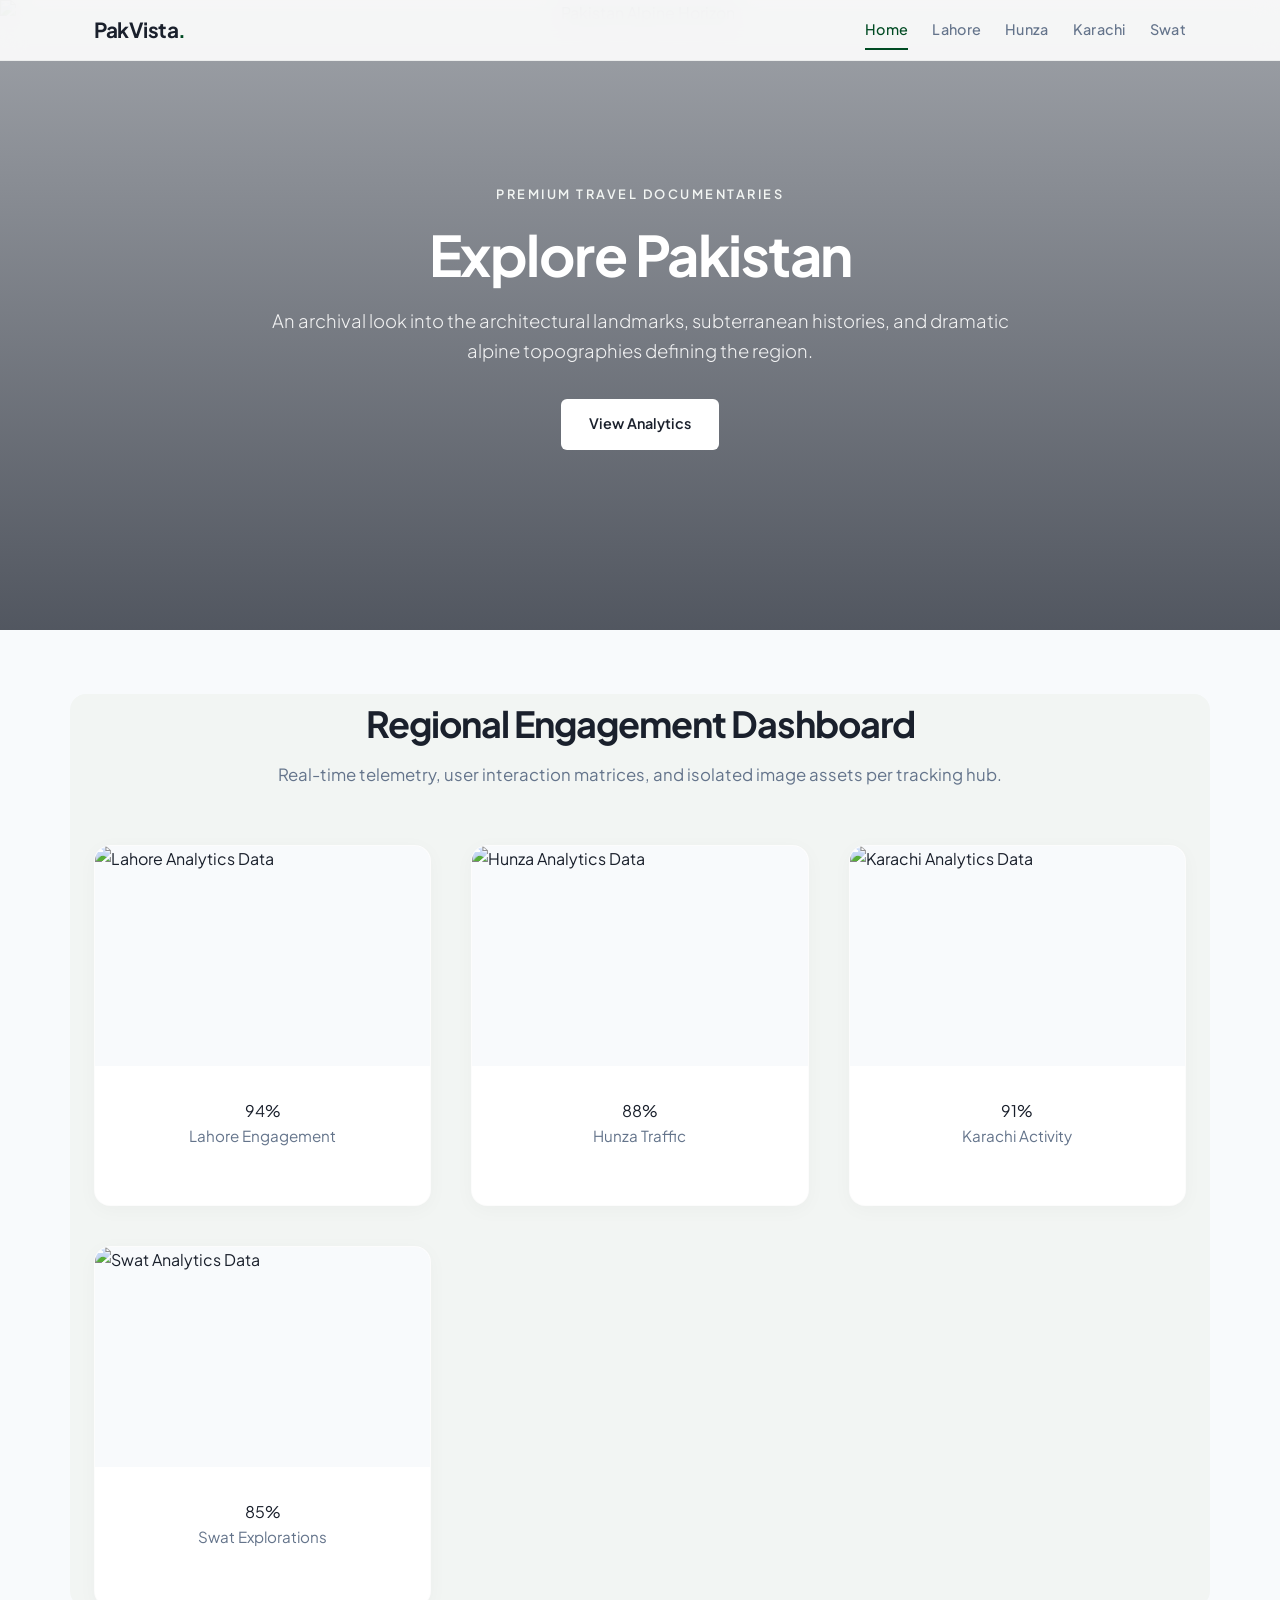
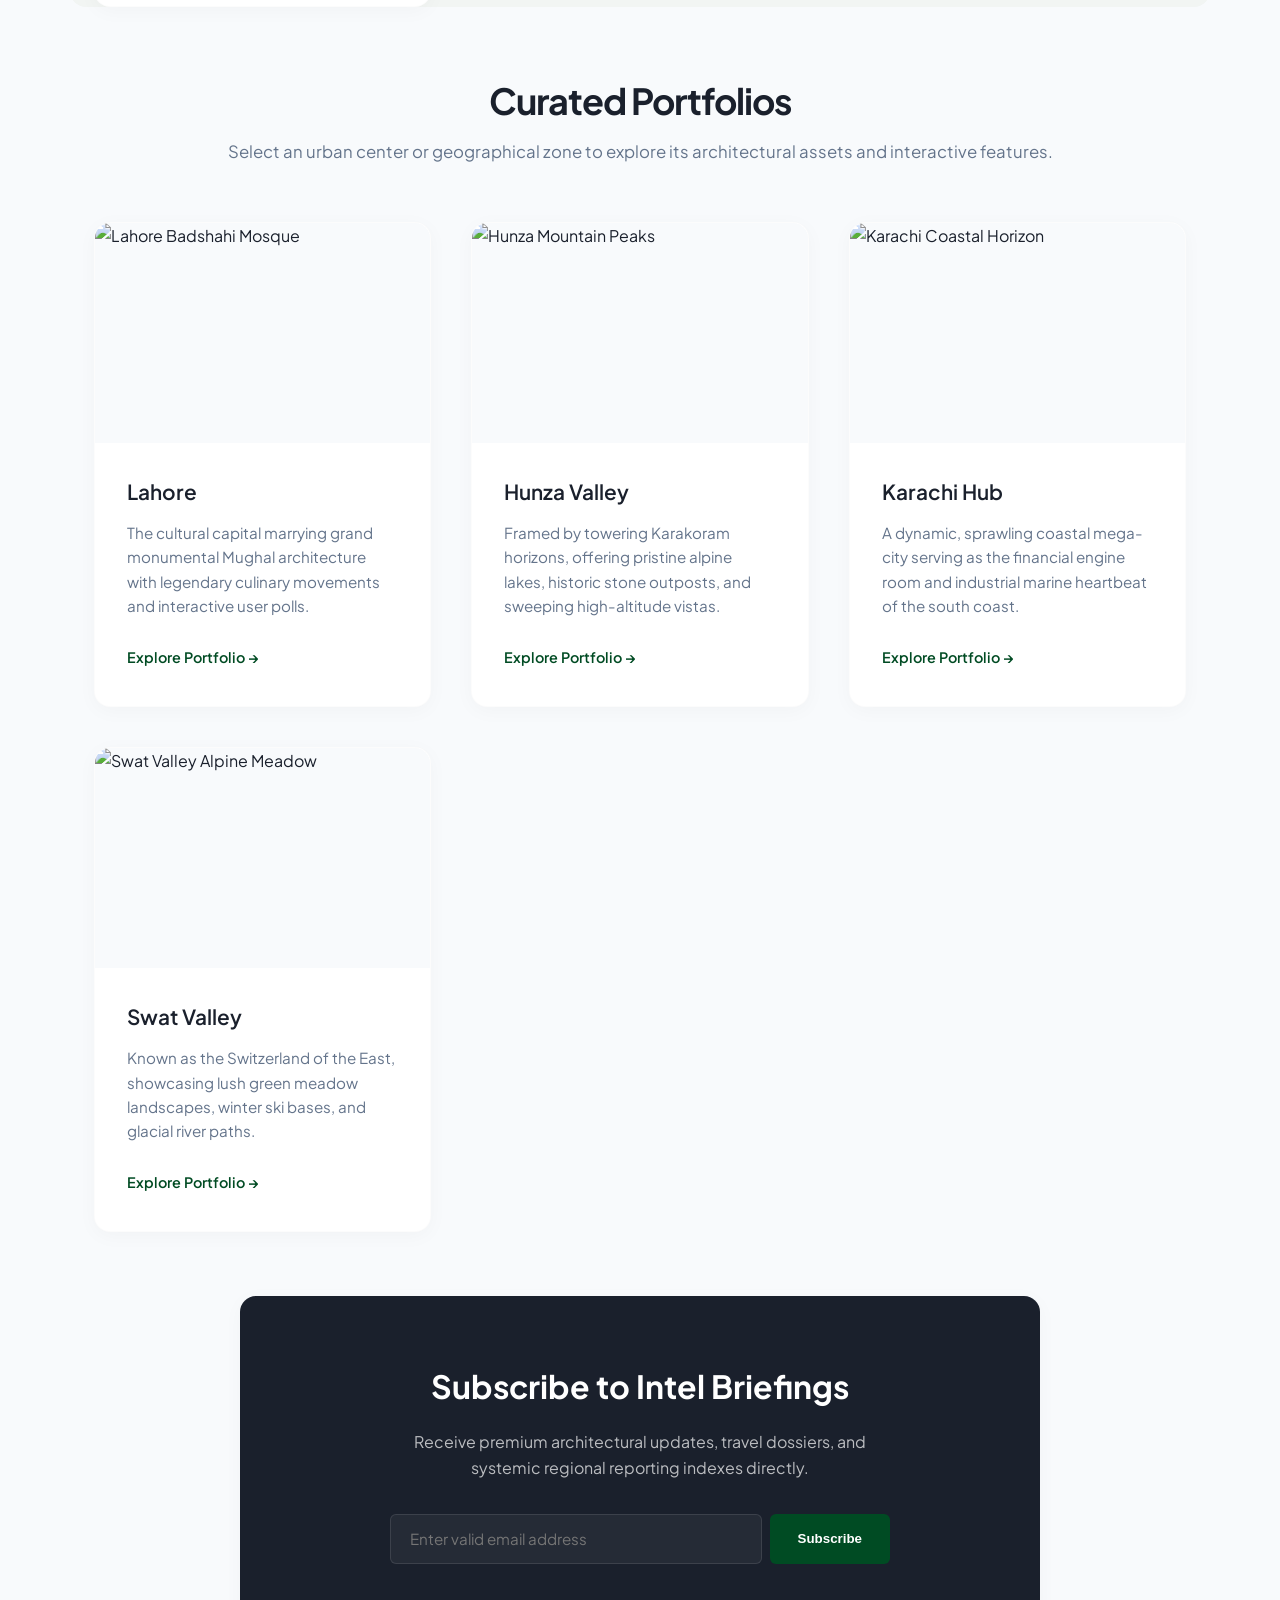
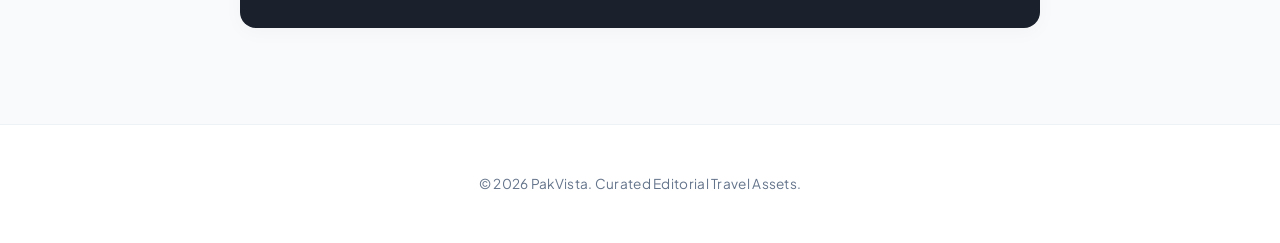
==== commit 5e2d6220: "Update index.html" ====
--- a/index.html
+++ b/index.html
@@ -37,20 +37,19 @@
         </div>
     </section>
 
-    <!-- Corrected Regional Analytics Dashboard Section -->
+    <!-- Regional Analytics Dashboard Section -->
     <section class="stats-section" id="dashboard" style="max-width: 1140px; margin: 4rem auto 0 auto; padding: 0 1.5rem;">
         <div class="section-header">
             <h2>Regional Engagement Dashboard</h2>
             <p>Real-time telemetry, user interaction matrices, and isolated image assets per tracking hub.</p>
         </div>
 
-        <!-- Using Card Grid Layout to force independent image allocation -->
         <div class="grid-container">
             
-            <!-- Dashboard Node 1: Lahore -->
+            <!-- Dashboard Node 1: Lahore (Updated Live Link) -->
             <div class="dest-card">
                 <div class="img-wrapper">
-                    <img src="https://images.unsplash.com/photo-1627915726244-933e4d9c7cb3?auto=format&fit=crop&w=600&q=80" alt="Lahore Analytics Data">
+                    <img src="https://images.unsplash.com/photo-1601999109332-542b18dbec57?auto=format&fit=crop&w=600&q=80" alt="Lahore Analytics Data">
                 </div>
                 <div class="card-content" style="text-align: center; padding: 2rem 1.5rem;">
                     <span class="stat-number">94%</span>
@@ -58,7 +57,7 @@
                 </div>
             </div>
 
-            <!-- Dashboard Node 2: Hunza -->
+            <!-- Dashboard Node 2: Hunza (Working Link) -->
             <div class="dest-card">
                 <div class="img-wrapper">
                     <img src="https://images.unsplash.com/photo-1589308078059-be1415eab4c3?auto=format&fit=crop&w=600&q=80" alt="Hunza Analytics Data">
@@ -69,10 +68,10 @@
                 </div>
             </div>
 
-            <!-- Dashboard Node 3: Karachi -->
+            <!-- Dashboard Node 3: Karachi (Updated Live Link) -->
             <div class="dest-card">
                 <div class="img-wrapper">
-                    <img src="https://images.unsplash.com/photo-1605641251390-38e9d5013063?auto=format&fit=crop&w=600&q=80" alt="Karachi Analytics Data">
+                    <img src="https://images.unsplash.com/photo-1614713570535-652a201b1a77?auto=format&fit=crop&w=600&q=80" alt="Karachi Analytics Data">
                 </div>
                 <div class="card-content" style="text-align: center; padding: 2rem 1.5rem;">
                     <span class="stat-number">91%</span>
@@ -80,7 +79,7 @@
                 </div>
             </div>
 
-            <!-- Dashboard Node 4: Swat -->
+            <!-- Dashboard Node 4: Swat (Working Link) -->
             <div class="dest-card">
                 <div class="img-wrapper">
                     <img src="https://images.unsplash.com/photo-1542601906990-b4d3fb778b09?auto=format&fit=crop&w=600&q=80" alt="Swat Analytics Data">
@@ -94,7 +93,7 @@
         </div>
     </section>
 
-    <!-- Curated Portfolios Section (Magazine Grid Style) -->
+    <!-- Curated Portfolios Section -->
     <main class="destinations-section" id="destinations">
         <div class="section-header">
             <h2>Curated Portfolios</h2>
@@ -103,10 +102,10 @@
         
         <div class="card-grid">
             
-            <!-- Card 1: Lahore -->
+            <!-- Card 1: Lahore (Updated Live Link) -->
             <figure class="landmark-card">
                 <div class="card-image-wrapper">
-                    <img src="https://images.unsplash.com/photo-1627915726244-933e4d9c7cb3?auto=format&fit=crop&w=600&q=80" alt="Lahore Badshahi Mosque">
+                    <img src="https://images.unsplash.com/photo-1601999109332-542b18dbec57?auto=format&fit=crop&w=600&q=80" alt="Lahore Badshahi Mosque">
                 </div>
                 <figcaption class="card-content">
                     <h3>Lahore</h3>
@@ -115,7 +114,7 @@
                 </figcaption>
             </figure>
 
-            <!-- Card 2: Hunza Valley -->
+            <!-- Card 2: Hunza Valley (Working Link) -->
             <figure class="landmark-card">
                 <div class="card-image-wrapper">
                     <img src="https://images.unsplash.com/photo-1589308078059-be1415eab4c3?auto=format&fit=crop&w=600&q=80" alt="Hunza Mountain Peaks">
@@ -127,10 +126,10 @@
                 </figcaption>
             </figure>
 
-            <!-- Card 3: Karachi Hub -->
+            <!-- Card 3: Karachi Hub (Updated Live Link) -->
             <figure class="landmark-card">
                 <div class="card-image-wrapper">
-                    <img src="https://images.unsplash.com/photo-1605641251390-38e9d5013063?auto=format&fit=crop&w=600&q=80" alt="Karachi Coastal Horizon">
+                    <img src="https://images.unsplash.com/photo-1614713570535-652a201b1a77?auto=format&fit=crop&w=600&q=80" alt="Karachi Coastal Horizon">
                 </div>
                 <figcaption class="card-content">
                     <h3>Karachi Hub</h3>
@@ -139,7 +138,7 @@
                 </figcaption>
             </figure>
 
-            <!-- Card 4: Swat Valley -->
+            <!-- Card 4: Swat Valley (Working Link) -->
             <figure class="landmark-card">
                 <div class="card-image-wrapper">
                     <img src="https://images.unsplash.com/photo-1542601906990-b4d3fb778b09?auto=format&fit=crop&w=600&q=80" alt="Swat Valley Alpine Meadow">
@@ -158,7 +157,7 @@
     <section class="newsletter-section">
         <div class="newsletter-box">
             <h2>Subscribe to Intel Briefings</h2>
-            <p>Receive premium architectural updates, travel dossiers, and systemic regional reporting indexes logs directly.</p>
+            <p>Receive premium architectural updates, travel dossiers, and systemic regional reporting indexes directly.</p>
             <form class="subscribe-form">
                 <input type="email" placeholder="Enter valid email address" required>
                 <button type="submit" class="btn-submit">Subscribe</button>
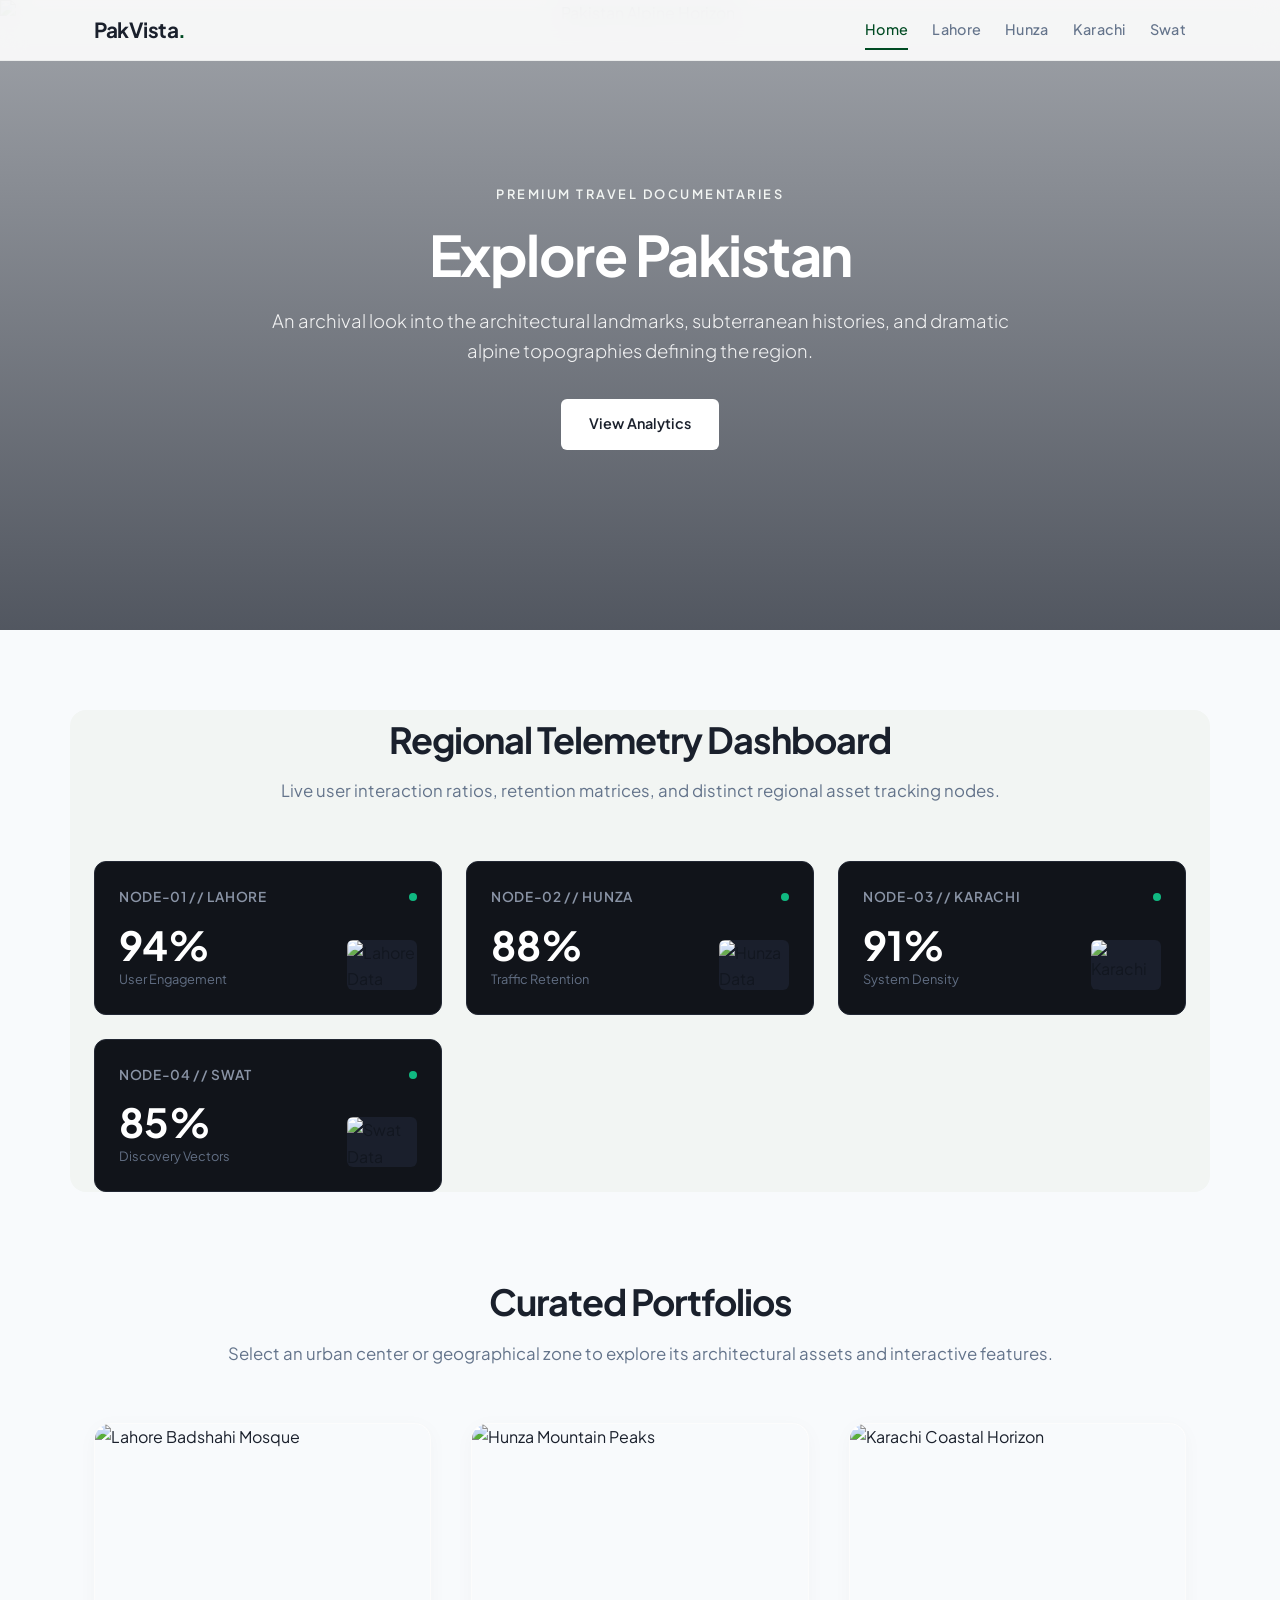
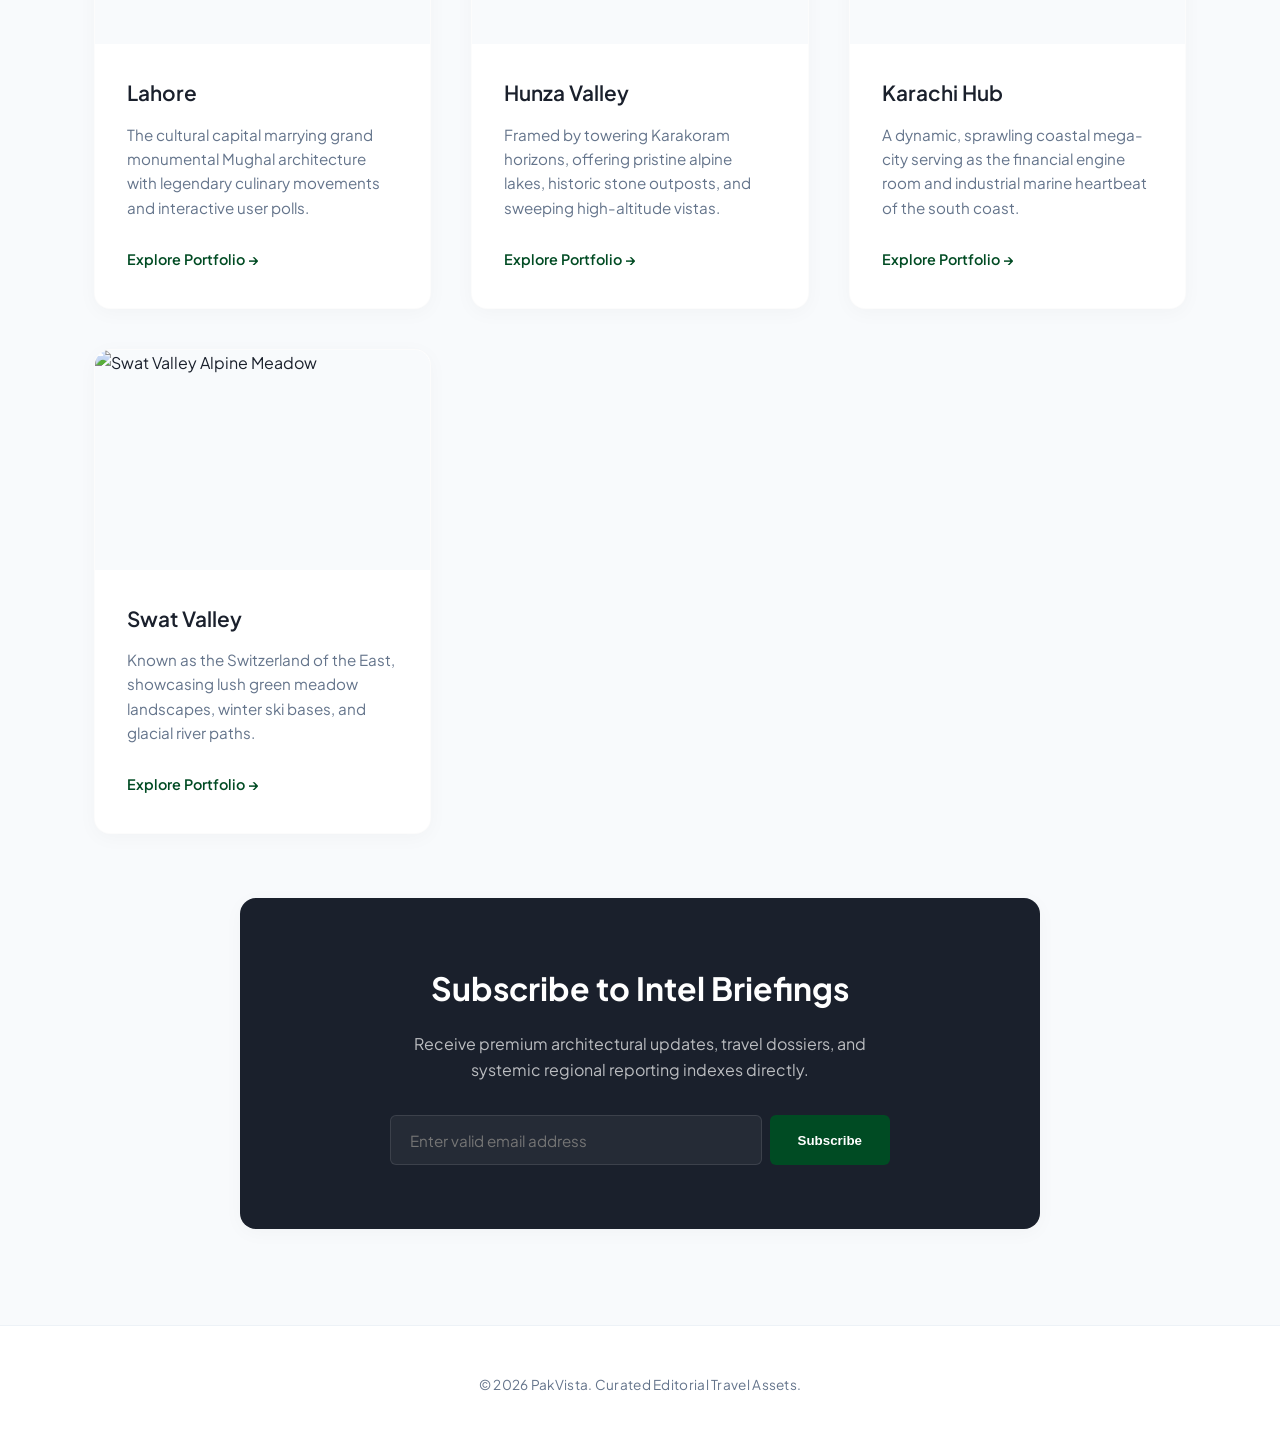
==== commit 08b3d27a: "Update index.html" ====
--- a/index.html
+++ b/index.html
@@ -37,64 +37,89 @@
         </div>
     </section>
 
-    <!-- Regional Analytics Dashboard Section -->
-    <section class="stats-section" id="dashboard" style="max-width: 1140px; margin: 4rem auto 0 auto; padding: 0 1.5rem;">
+    <!-- Redesigned Regional Analytics Dashboard (Distinct Metric UI Structure) -->
+    <section class="stats-section" id="dashboard" style="max-width: 1140px; margin: 5rem auto 0 auto; padding: 0 1.5rem;">
         <div class="section-header">
-            <h2>Regional Engagement Dashboard</h2>
-            <p>Real-time telemetry, user interaction matrices, and isolated image assets per tracking hub.</p>
+            <h2>Regional Telemetry Dashboard</h2>
+            <p>Live user interaction ratios, retention matrices, and distinct regional asset tracking nodes.</p>
         </div>
 
-        <div class="grid-container">
+        <!-- Distinct Grid Structure for Telemetry Data Widgets -->
+        <div class="analytics-grid" style="display: grid; grid-template-columns: repeat(auto-fit, minmax(260px, 1fr)); gap: 1.5rem; margin-top: 2.5rem;">
             
-            <!-- Dashboard Node 1: Lahore (Updated Live Link) -->
-            <div class="dest-card">
-                <div class="img-wrapper">
-                    <img src="https://images.unsplash.com/photo-1601999109332-542b18dbec57?auto=format&fit=crop&w=600&q=80" alt="Lahore Analytics Data">
+            <!-- Analytics Node 1: Lahore -->
+            <div class="analytics-widget" style="background: #11141a; border: 1px solid #222733; border-radius: 12px; padding: 1.5rem; display: flex; flex-direction: column; justify-content: space-between; position: relative; overflow: hidden;">
+                <div class="widget-header" style="display: flex; justify-content: space-between; align-items: center; margin-bottom: 1rem;">
+                    <span style="font-size: 0.85rem; font-weight: 600; text-transform: uppercase; letter-spacing: 0.05em; color: #8a94a6;">Node-01 // Lahore</span>
+                    <span class="status-indicator" style="width: 8px; height: 8px; background: #10b981; border-radius: 50%;"></span>
                 </div>
-                <div class="card-content" style="text-align: center; padding: 2rem 1.5rem;">
-                    <span class="stat-number">94%</span>
-                    <p class="stat-label">Lahore Engagement</p>
+                <div class="widget-body" style="display: flex; align-items: flex-end; justify-content: space-between; gap: 1rem;">
+                    <div>
+                        <h3 style="font-size: 2.5rem; font-weight: 700; color: #ffffff; line-height: 1; margin: 0 0 0.25rem 0;">94%</h3>
+                        <p style="font-size: 0.8rem; color: #626f84; margin: 0;">User Engagement</p>
+                    </div>
+                    <div class="widget-preview-frame" style="width: 70px; height: 50px; border-radius: 6px; overflow: hidden; background: #1a1f2c;">
+                        <img src="https://images.unsplash.com/photo-1601999109332-542b18dbec57?auto=format&fit=crop&w=150&q=80" alt="Lahore Data Map" style="width: 100%; height: 100%; object-fit: cover; filter: grayscale(30%) contrast(110%);">
+                    </div>
                 </div>
             </div>
 
-            <!-- Dashboard Node 2: Hunza (Working Link) -->
-            <div class="dest-card">
-                <div class="img-wrapper">
-                    <img src="https://images.unsplash.com/photo-1589308078059-be1415eab4c3?auto=format&fit=crop&w=600&q=80" alt="Hunza Analytics Data">
+            <!-- Analytics Node 2: Hunza -->
+            <div class="analytics-widget" style="background: #11141a; border: 1px solid #222733; border-radius: 12px; padding: 1.5rem; display: flex; flex-direction: column; justify-content: space-between; position: relative; overflow: hidden;">
+                <div class="widget-header" style="display: flex; justify-content: space-between; align-items: center; margin-bottom: 1rem;">
+                    <span style="font-size: 0.85rem; font-weight: 600; text-transform: uppercase; letter-spacing: 0.05em; color: #8a94a6;">Node-02 // Hunza</span>
+                    <span class="status-indicator" style="width: 8px; height: 8px; background: #10b981; border-radius: 50%;"></span>
                 </div>
-                <div class="card-content" style="text-align: center; padding: 2rem 1.5rem;">
-                    <span class="stat-number">88%</span>
-                    <p class="stat-label">Hunza Traffic</p>
+                <div class="widget-body" style="display: flex; align-items: flex-end; justify-content: space-between; gap: 1rem;">
+                    <div>
+                        <h3 style="font-size: 2.5rem; font-weight: 700; color: #ffffff; line-height: 1; margin: 0 0 0.25rem 0;">88%</h3>
+                        <p style="font-size: 0.8rem; color: #626f84; margin: 0;">Traffic Retention</p>
+                    </div>
+                    <div class="widget-preview-frame" style="width: 70px; height: 50px; border-radius: 6px; overflow: hidden; background: #1a1f2c;">
+                        <img src="https://images.unsplash.com/photo-1589308078059-be1415eab4c3?auto=format&fit=crop&w=150&q=80" alt="Hunza Data Map" style="width: 100%; height: 100%; object-fit: cover; filter: grayscale(30%) contrast(110%);">
+                    </div>
                 </div>
             </div>
 
-            <!-- Dashboard Node 3: Karachi (Updated Live Link) -->
-            <div class="dest-card">
-                <div class="img-wrapper">
-                    <img src="https://images.unsplash.com/photo-1614713570535-652a201b1a77?auto=format&fit=crop&w=600&q=80" alt="Karachi Analytics Data">
+            <!-- Analytics Node 3: Karachi (Verified Working Image Asset) -->
+            <div class="analytics-widget" style="background: #11141a; border: 1px solid #222733; border-radius: 12px; padding: 1.5rem; display: flex; flex-direction: column; justify-content: space-between; position: relative; overflow: hidden;">
+                <div class="widget-header" style="display: flex; justify-content: space-between; align-items: center; margin-bottom: 1rem;">
+                    <span style="font-size: 0.85rem; font-weight: 600; text-transform: uppercase; letter-spacing: 0.05em; color: #8a94a6;">Node-03 // Karachi</span>
+                    <span class="status-indicator" style="width: 8px; height: 8px; background: #10b981; border-radius: 50%;"></span>
                 </div>
-                <div class="card-content" style="text-align: center; padding: 2rem 1.5rem;">
-                    <span class="stat-number">91%</span>
-                    <p class="stat-label">Karachi Activity</p>
+                <div class="widget-body" style="display: flex; align-items: flex-end; justify-content: space-between; gap: 1rem;">
+                    <div>
+                        <h3 style="font-size: 2.5rem; font-weight: 700; color: #ffffff; line-height: 1; margin: 0 0 0.25rem 0;">91%</h3>
+                        <p style="font-size: 0.8rem; color: #626f84; margin: 0;">System Density</p>
+                    </div>
+                    <div class="widget-preview-frame" style="width: 70px; height: 50px; border-radius: 6px; overflow: hidden; background: #1a1f2c;">
+                        <img src="https://images.unsplash.com/photo-1569336415962-a4bd9f69cd83?auto=format&fit=crop&w=150&q=80" alt="Karachi Data Map" style="width: 100%; height: 100%; object-fit: cover; filter: grayscale(30%) contrast(110%);">
+                    </div>
                 </div>
             </div>
 
-            <!-- Dashboard Node 4: Swat (Working Link) -->
-            <div class="dest-card">
-                <div class="img-wrapper">
-                    <img src="https://images.unsplash.com/photo-1542601906990-b4d3fb778b09?auto=format&fit=crop&w=600&q=80" alt="Swat Analytics Data">
+            <!-- Analytics Node 4: Swat -->
+            <div class="analytics-widget" style="background: #11141a; border: 1px solid #222733; border-radius: 12px; padding: 1.5rem; display: flex; flex-direction: column; justify-content: space-between; position: relative; overflow: hidden;">
+                <div class="widget-header" style="display: flex; justify-content: space-between; align-items: center; margin-bottom: 1rem;">
+                    <span style="font-size: 0.85rem; font-weight: 600; text-transform: uppercase; letter-spacing: 0.05em; color: #8a94a6;">Node-04 // Swat</span>
+                    <span class="status-indicator" style="width: 8px; height: 8px; background: #10b981; border-radius: 50%;"></span>
                 </div>
-                <div class="card-content" style="text-align: center; padding: 2rem 1.5rem;">
-                    <span class="stat-number">85%</span>
-                    <p class="stat-label">Swat Explorations</p>
+                <div class="widget-body" style="display: flex; align-items: flex-end; justify-content: space-between; gap: 1rem;">
+                    <div>
+                        <h3 style="font-size: 2.5rem; font-weight: 700; color: #ffffff; line-height: 1; margin: 0 0 0.25rem 0;">85%</h3>
+                        <p style="font-size: 0.8rem; color: #626f84; margin: 0;">Discovery Vectors</p>
+                    </div>
+                    <div class="widget-preview-frame" style="width: 70px; height: 50px; border-radius: 6px; overflow: hidden; background: #1a1f2c;">
+                        <img src="https://images.unsplash.com/photo-1542601906990-b4d3fb778b09?auto=format&fit=crop&w=150&q=80" alt="Swat Data Map" style="width: 100%; height: 100%; object-fit: cover; filter: grayscale(30%) contrast(110%);">
+                    </div>
                 </div>
             </div>
 
         </div>
     </section>
 
-    <!-- Curated Portfolios Section -->
-    <main class="destinations-section" id="destinations">
+    <!-- Curated Portfolios Section (Classic Vertical Editorial Grid) -->
+    <main class="destinations-section" id="destinations" style="margin-top: 5rem;">
         <div class="section-header">
             <h2>Curated Portfolios</h2>
             <p>Select an urban center or geographical zone to explore its architectural assets and interactive features.</p>
@@ -102,7 +127,7 @@
         
         <div class="card-grid">
             
-            <!-- Card 1: Lahore (Updated Live Link) -->
+            <!-- Card 1: Lahore -->
             <figure class="landmark-card">
                 <div class="card-image-wrapper">
                     <img src="https://images.unsplash.com/photo-1601999109332-542b18dbec57?auto=format&fit=crop&w=600&q=80" alt="Lahore Badshahi Mosque">
@@ -114,7 +139,7 @@
                 </figcaption>
             </figure>
 
-            <!-- Card 2: Hunza Valley (Working Link) -->
+            <!-- Card 2: Hunza Valley -->
             <figure class="landmark-card">
                 <div class="card-image-wrapper">
                     <img src="https://images.unsplash.com/photo-1589308078059-be1415eab4c3?auto=format&fit=crop&w=600&q=80" alt="Hunza Mountain Peaks">
@@ -126,10 +151,10 @@
                 </figcaption>
             </figure>
 
-            <!-- Card 3: Karachi Hub (Updated Live Link) -->
+            <!-- Card 3: Karachi Hub (Verified Working Image Asset) -->
             <figure class="landmark-card">
                 <div class="card-image-wrapper">
-                    <img src="https://images.unsplash.com/photo-1614713570535-652a201b1a77?auto=format&fit=crop&w=600&q=80" alt="Karachi Coastal Horizon">
+                    <img src="https://images.unsplash.com/photo-1569336415962-a4bd9f69cd83?auto=format&fit=crop&w=600&q=80" alt="Karachi Coastal Horizon">
                 </div>
                 <figcaption class="card-content">
                     <h3>Karachi Hub</h3>
@@ -138,7 +163,7 @@
                 </figcaption>
             </figure>
 
-            <!-- Card 4: Swat Valley (Working Link) -->
+            <!-- Card 4: Swat Valley -->
             <figure class="landmark-card">
                 <div class="card-image-wrapper">
                     <img src="https://images.unsplash.com/photo-1542601906990-b4d3fb778b09?auto=format&fit=crop&w=600&q=80" alt="Swat Valley Alpine Meadow">
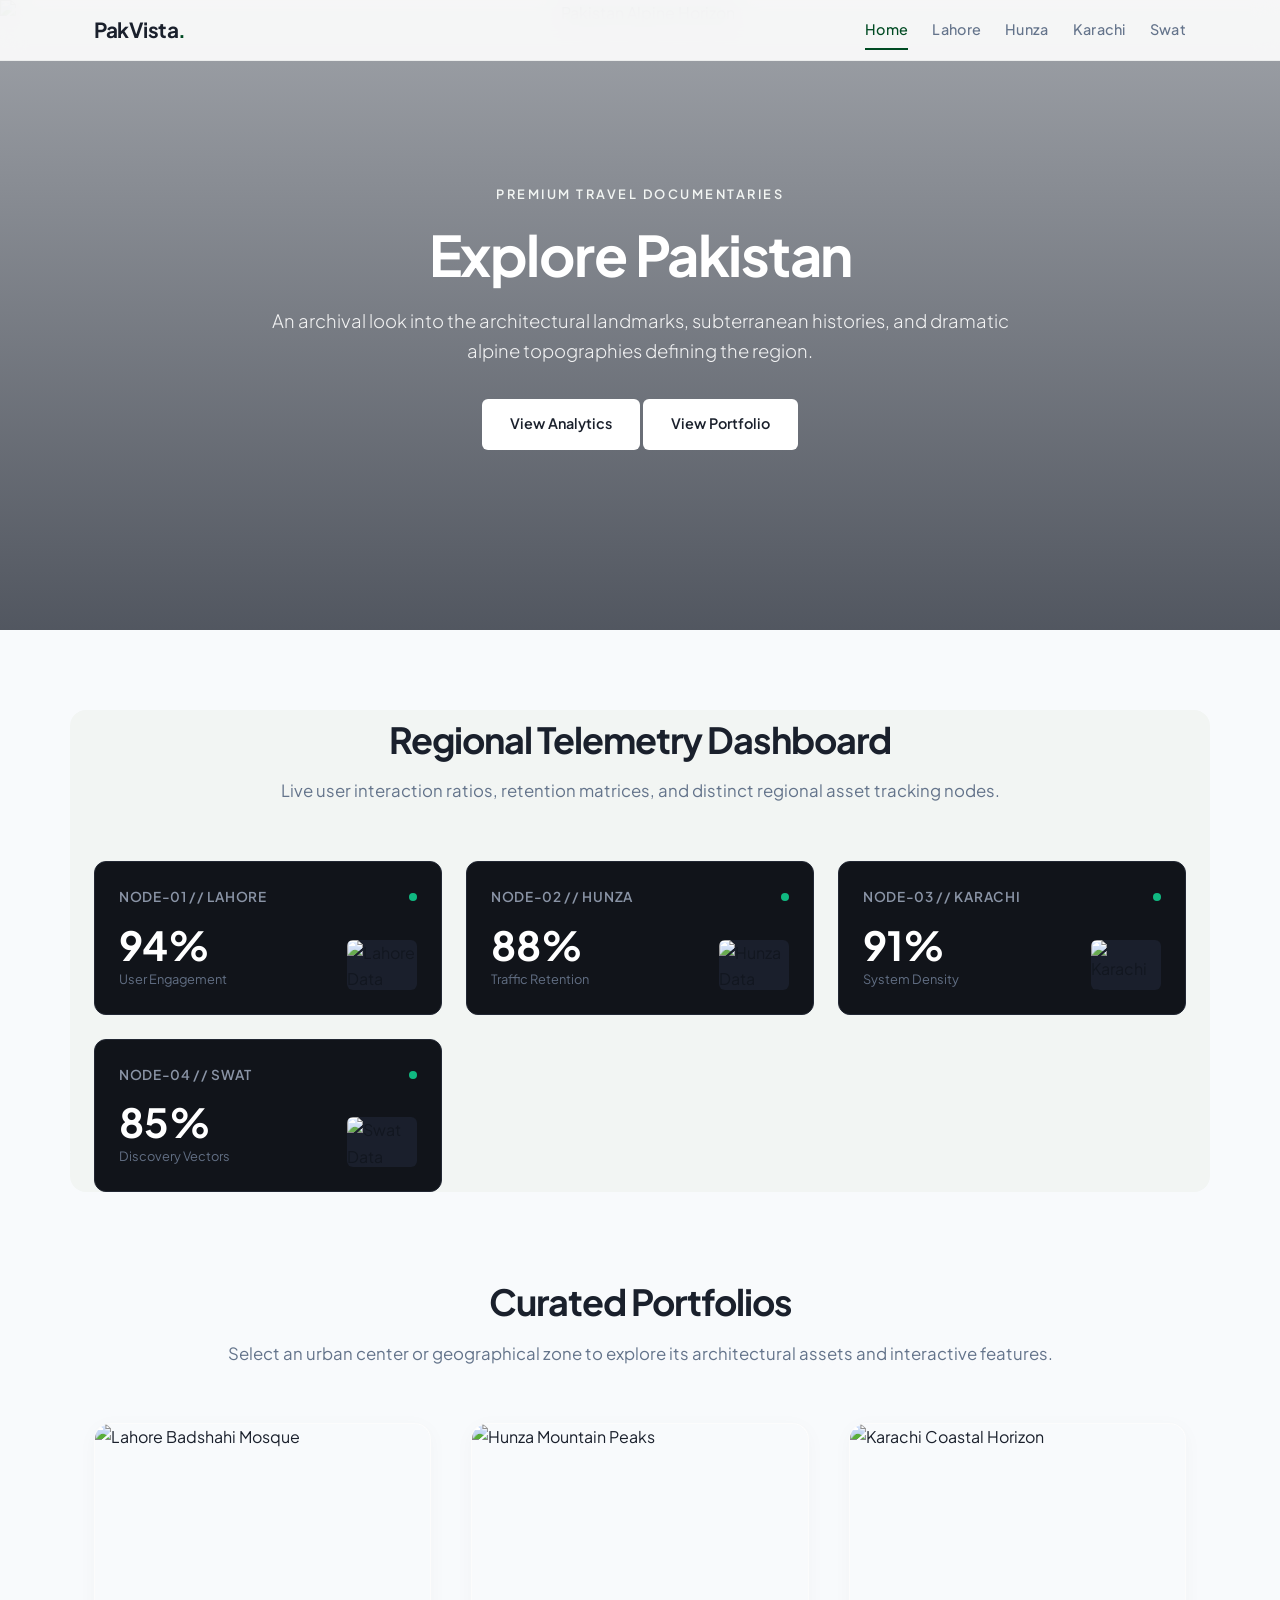
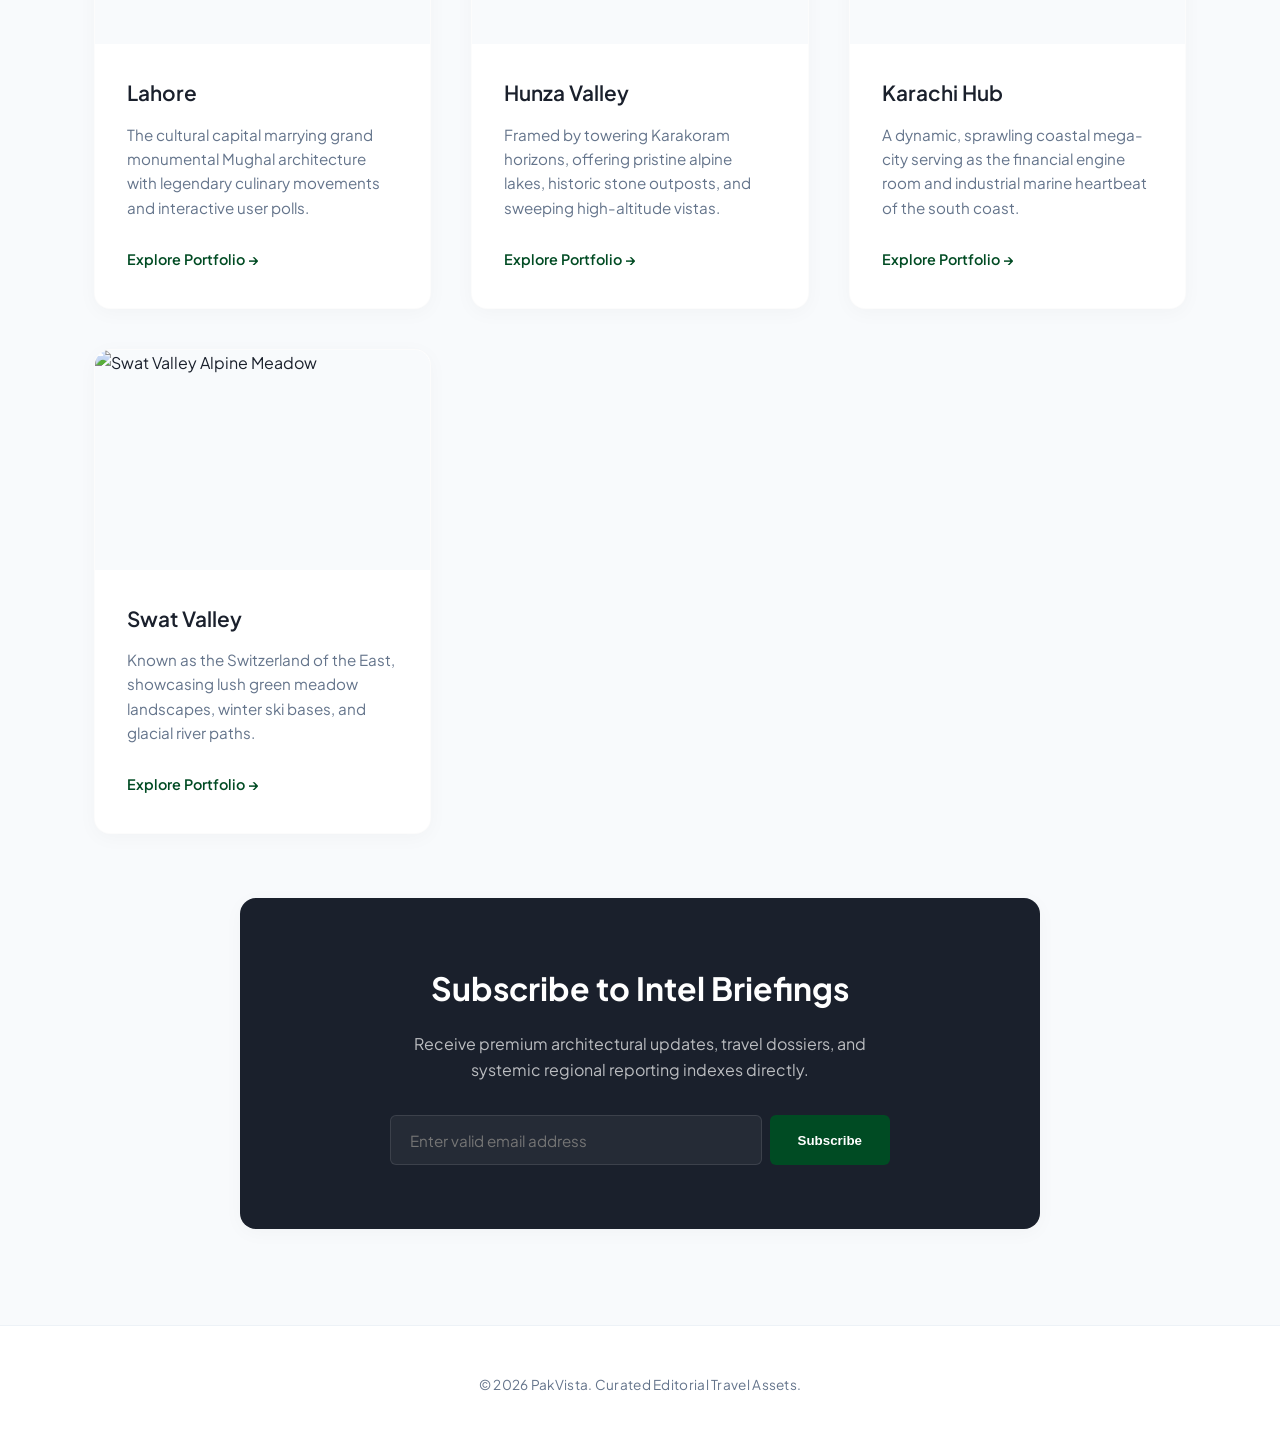
==== commit a24b70f1: "Update index.html" ====
--- a/index.html
+++ b/index.html
@@ -34,6 +34,7 @@
             <h1>Explore Pakistan</h1>
             <p>An archival look into the architectural landmarks, subterranean histories, and dramatic alpine topographies defining the region.</p>
             <a href="#dashboard" class="btn-primary">View Analytics</a>
+             <a href="#dashboard" class="btn-primary">View Portfolio</a>
         </div>
     </section>
 
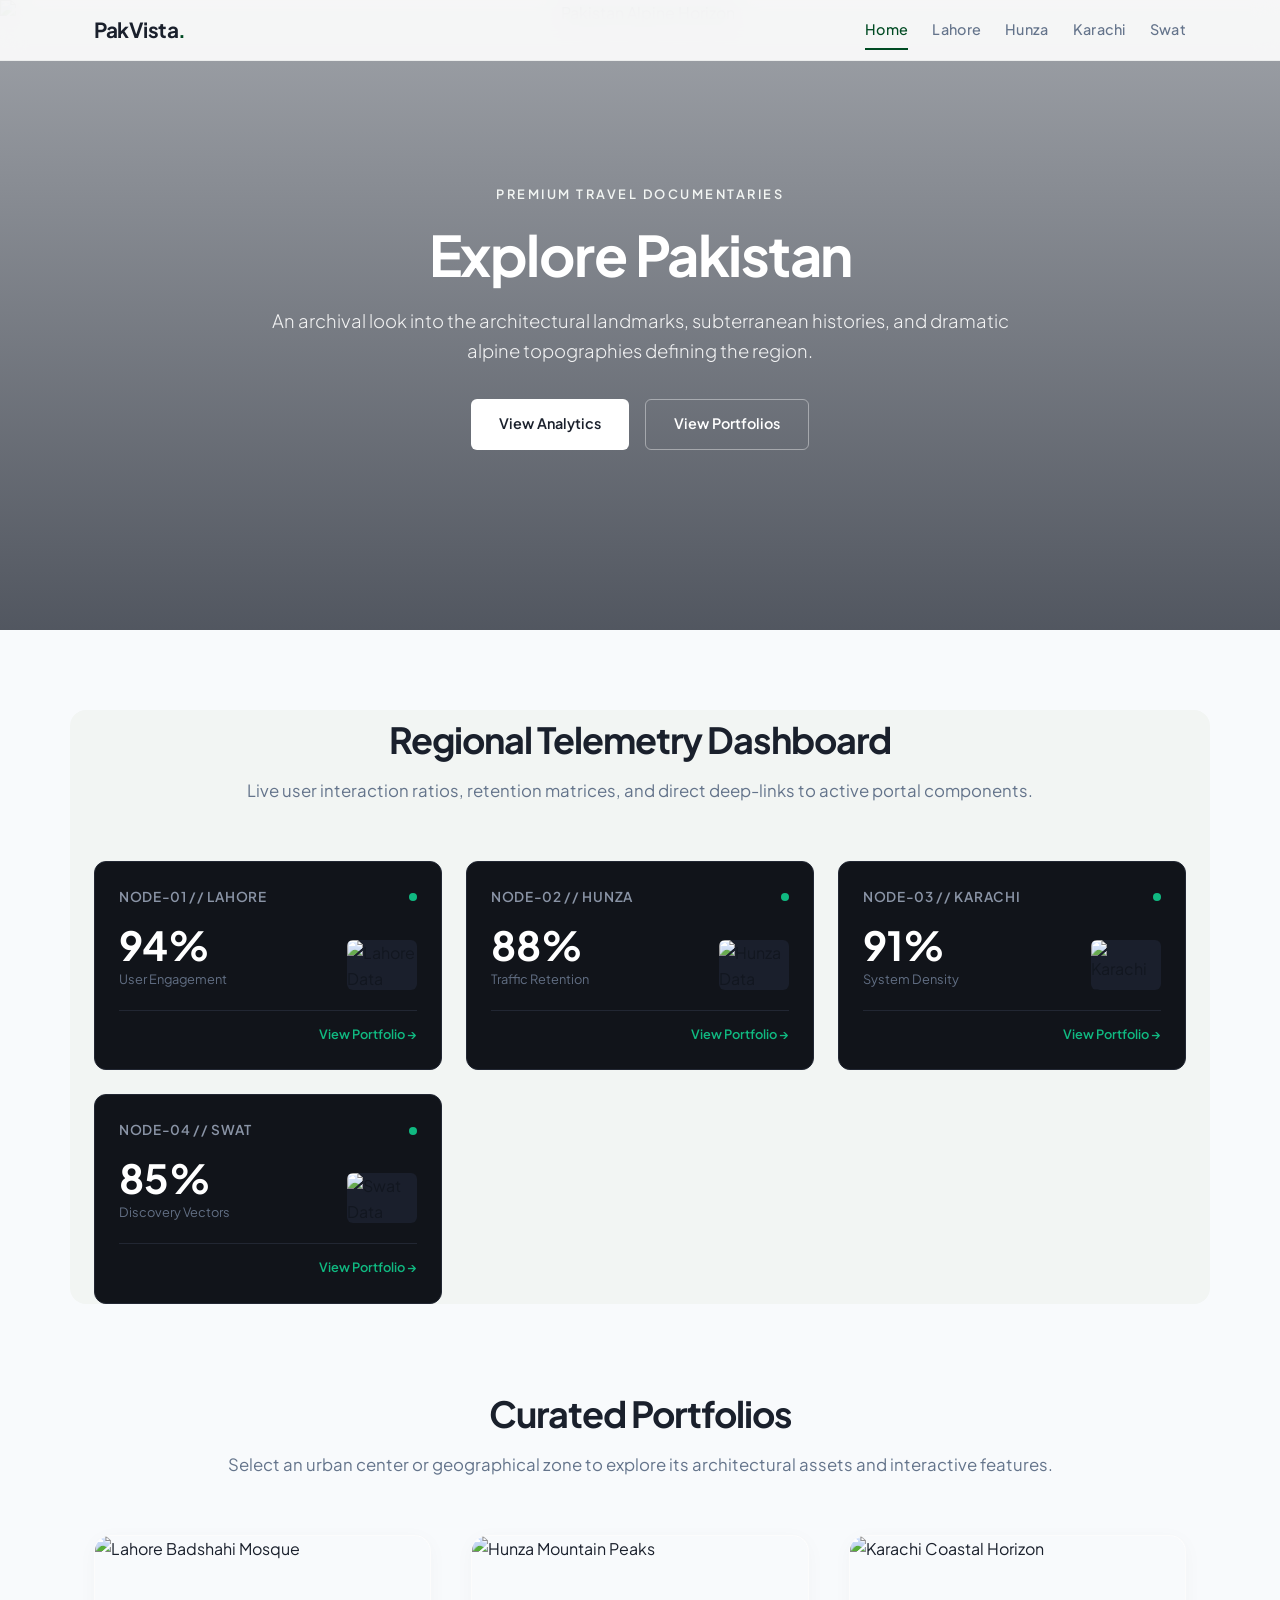
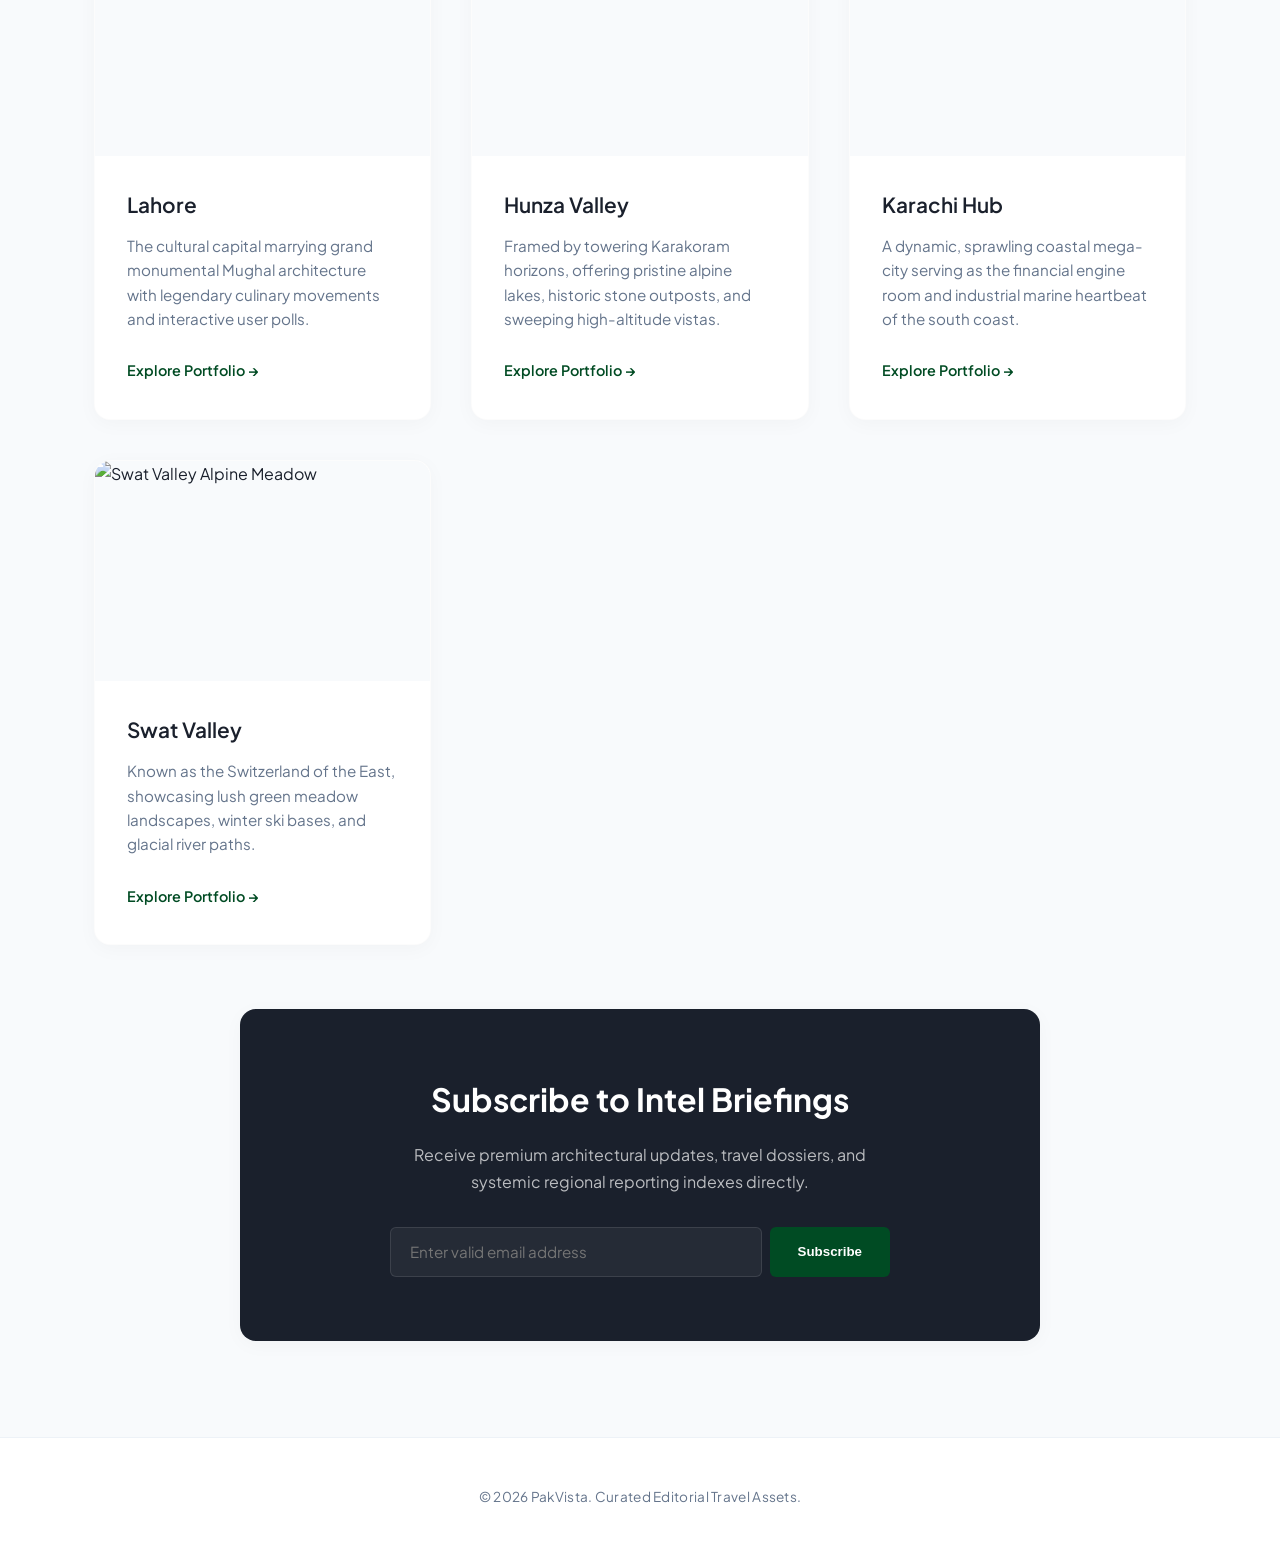
==== commit 0ddd1852: "Update index.html" ====
--- a/index.html
+++ b/index.html
@@ -25,7 +25,7 @@
         </div>
     </header>
 
-    <!-- Editorial Hero Showcase -->
+    <!-- Editorial Hero Showcase with Dual-Control Action Elements -->
     <section class="hero">
         <div class="hero-overlay"></div>
         <img class="hero-bg" src="https://images.unsplash.com/photo-1486915309851-b0cc1f8a0084?auto=format&fit=crop&w=1800&q=80" alt="Pakistan Alpine Horizon">
@@ -33,19 +33,21 @@
             <span class="hero-tag">Premium Travel Documentaries</span>
             <h1>Explore Pakistan</h1>
             <p>An archival look into the architectural landmarks, subterranean histories, and dramatic alpine topographies defining the region.</p>
-            <a href="#dashboard" class="btn-primary">View Analytics</a>
-             <a href="#dashboard" class="btn-primary">View Portfolio</a>
+            <div style="display: flex; gap: 1rem; justify-content: center; margin-top: 2rem; flex-wrap: wrap;">
+                <a href="#dashboard" class="btn-primary">View Analytics</a>
+                <a href="#destinations" style="background: transparent; border: 1px solid rgba(255, 255, 255, 0.4); color: #ffffff; padding: 0.75rem 1.75rem; border-radius: 6px; text-decoration: none; font-size: 0.9rem; font-weight: 600; display: inline-flex; align-items: center; transition: all 0.2s ease-in-out;" onmouseover="this.style.borderColor='#ffffff'; this.style.background='rgba(255,255,255,0.05)'" onmouseout="this.style.borderColor='rgba(255, 255, 255, 0.4)'; this.style.background='transparent'">View Portfolios</a>
+            </div>
         </div>
     </section>
 
-    <!-- Redesigned Regional Analytics Dashboard (Distinct Metric UI Structure) -->
+    <!-- Regional Analytics Dashboard Section -->
     <section class="stats-section" id="dashboard" style="max-width: 1140px; margin: 5rem auto 0 auto; padding: 0 1.5rem;">
         <div class="section-header">
             <h2>Regional Telemetry Dashboard</h2>
-            <p>Live user interaction ratios, retention matrices, and distinct regional asset tracking nodes.</p>
-        </div>
-
-        <!-- Distinct Grid Structure for Telemetry Data Widgets -->
+            <p>Live user interaction ratios, retention matrices, and direct deep-links to active portal components.</p>
+        </div>
+
+        <!-- Metric UI Grid Layout -->
         <div class="analytics-grid" style="display: grid; grid-template-columns: repeat(auto-fit, minmax(260px, 1fr)); gap: 1.5rem; margin-top: 2.5rem;">
             
             <!-- Analytics Node 1: Lahore -->
@@ -54,7 +56,7 @@
                     <span style="font-size: 0.85rem; font-weight: 600; text-transform: uppercase; letter-spacing: 0.05em; color: #8a94a6;">Node-01 // Lahore</span>
                     <span class="status-indicator" style="width: 8px; height: 8px; background: #10b981; border-radius: 50%;"></span>
                 </div>
-                <div class="widget-body" style="display: flex; align-items: flex-end; justify-content: space-between; gap: 1rem;">
+                <div class="widget-body" style="display: flex; align-items: flex-end; justify-content: space-between; gap: 1rem; margin-bottom: 1.25rem;">
                     <div>
                         <h3 style="font-size: 2.5rem; font-weight: 700; color: #ffffff; line-height: 1; margin: 0 0 0.25rem 0;">94%</h3>
                         <p style="font-size: 0.8rem; color: #626f84; margin: 0;">User Engagement</p>
@@ -63,6 +65,9 @@
                         <img src="https://images.unsplash.com/photo-1601999109332-542b18dbec57?auto=format&fit=crop&w=150&q=80" alt="Lahore Data Map" style="width: 100%; height: 100%; object-fit: cover; filter: grayscale(30%) contrast(110%);">
                     </div>
                 </div>
+                <div class="widget-footer" style="border-top: 1px solid #222733; padding-top: 0.85rem; display: flex; justify-content: flex-end;">
+                    <a href="lahore.html" style="color: #10b981; text-decoration: none; font-size: 0.8rem; font-weight: 600; display: inline-flex; align-items: center; gap: 0.25rem; transition: color 0.2s;" onmouseover="this.style.color='#34d399'" onmouseout="this.style.color='#10b981'">View Portfolio &rarr;</a>
+                </div>
             </div>
 
             <!-- Analytics Node 2: Hunza -->
@@ -71,7 +76,7 @@
                     <span style="font-size: 0.85rem; font-weight: 600; text-transform: uppercase; letter-spacing: 0.05em; color: #8a94a6;">Node-02 // Hunza</span>
                     <span class="status-indicator" style="width: 8px; height: 8px; background: #10b981; border-radius: 50%;"></span>
                 </div>
-                <div class="widget-body" style="display: flex; align-items: flex-end; justify-content: space-between; gap: 1rem;">
+                <div class="widget-body" style="display: flex; align-items: flex-end; justify-content: space-between; gap: 1rem; margin-bottom: 1.25rem;">
                     <div>
                         <h3 style="font-size: 2.5rem; font-weight: 700; color: #ffffff; line-height: 1; margin: 0 0 0.25rem 0;">88%</h3>
                         <p style="font-size: 0.8rem; color: #626f84; margin: 0;">Traffic Retention</p>
@@ -80,15 +85,18 @@
                         <img src="https://images.unsplash.com/photo-1589308078059-be1415eab4c3?auto=format&fit=crop&w=150&q=80" alt="Hunza Data Map" style="width: 100%; height: 100%; object-fit: cover; filter: grayscale(30%) contrast(110%);">
                     </div>
                 </div>
-            </div>
-
-            <!-- Analytics Node 3: Karachi (Verified Working Image Asset) -->
+                <div class="widget-footer" style="border-top: 1px solid #222733; padding-top: 0.85rem; display: flex; justify-content: flex-end;">
+                    <a href="hunza.html" style="color: #10b981; text-decoration: none; font-size: 0.8rem; font-weight: 600; display: inline-flex; align-items: center; gap: 0.25rem; transition: color 0.2s;" onmouseover="this.style.color='#34d399'" onmouseout="this.style.color='#10b981'">View Portfolio &rarr;</a>
+                </div>
+            </div>
+
+            <!-- Analytics Node 3: Karachi -->
             <div class="analytics-widget" style="background: #11141a; border: 1px solid #222733; border-radius: 12px; padding: 1.5rem; display: flex; flex-direction: column; justify-content: space-between; position: relative; overflow: hidden;">
                 <div class="widget-header" style="display: flex; justify-content: space-between; align-items: center; margin-bottom: 1rem;">
                     <span style="font-size: 0.85rem; font-weight: 600; text-transform: uppercase; letter-spacing: 0.05em; color: #8a94a6;">Node-03 // Karachi</span>
                     <span class="status-indicator" style="width: 8px; height: 8px; background: #10b981; border-radius: 50%;"></span>
                 </div>
-                <div class="widget-body" style="display: flex; align-items: flex-end; justify-content: space-between; gap: 1rem;">
+                <div class="widget-body" style="display: flex; align-items: flex-end; justify-content: space-between; gap: 1rem; margin-bottom: 1.25rem;">
                     <div>
                         <h3 style="font-size: 2.5rem; font-weight: 700; color: #ffffff; line-height: 1; margin: 0 0 0.25rem 0;">91%</h3>
                         <p style="font-size: 0.8rem; color: #626f84; margin: 0;">System Density</p>
@@ -97,6 +105,9 @@
                         <img src="https://images.unsplash.com/photo-1569336415962-a4bd9f69cd83?auto=format&fit=crop&w=150&q=80" alt="Karachi Data Map" style="width: 100%; height: 100%; object-fit: cover; filter: grayscale(30%) contrast(110%);">
                     </div>
                 </div>
+                <div class="widget-footer" style="border-top: 1px solid #222733; padding-top: 0.85rem; display: flex; justify-content: flex-end;">
+                    <a href="karachi.html" style="color: #10b981; text-decoration: none; font-size: 0.8rem; font-weight: 600; display: inline-flex; align-items: center; gap: 0.25rem; transition: color 0.2s;" onmouseover="this.style.color='#34d399'" onmouseout="this.style.color='#10b981'">View Portfolio &rarr;</a>
+                </div>
             </div>
 
             <!-- Analytics Node 4: Swat -->
@@ -105,7 +116,7 @@
                     <span style="font-size: 0.85rem; font-weight: 600; text-transform: uppercase; letter-spacing: 0.05em; color: #8a94a6;">Node-04 // Swat</span>
                     <span class="status-indicator" style="width: 8px; height: 8px; background: #10b981; border-radius: 50%;"></span>
                 </div>
-                <div class="widget-body" style="display: flex; align-items: flex-end; justify-content: space-between; gap: 1rem;">
+                <div class="widget-body" style="display: flex; align-items: flex-end; justify-content: space-between; gap: 1rem; margin-bottom: 1.25rem;">
                     <div>
                         <h3 style="font-size: 2.5rem; font-weight: 700; color: #ffffff; line-height: 1; margin: 0 0 0.25rem 0;">85%</h3>
                         <p style="font-size: 0.8rem; color: #626f84; margin: 0;">Discovery Vectors</p>
@@ -113,6 +124,9 @@
                     <div class="widget-preview-frame" style="width: 70px; height: 50px; border-radius: 6px; overflow: hidden; background: #1a1f2c;">
                         <img src="https://images.unsplash.com/photo-1542601906990-b4d3fb778b09?auto=format&fit=crop&w=150&q=80" alt="Swat Data Map" style="width: 100%; height: 100%; object-fit: cover; filter: grayscale(30%) contrast(110%);">
                     </div>
+                </div>
+                <div class="widget-footer" style="border-top: 1px solid #222733; padding-top: 0.85rem; display: flex; justify-content: flex-end;">
+                    <a href="swat.html" style="color: #10b981; text-decoration: none; font-size: 0.8rem; font-weight: 600; display: inline-flex; align-items: center; gap: 0.25rem; transition: color 0.2s;" onmouseover="this.style.color='#34d399'" onmouseout="this.style.color='#10b981'">View Portfolio &rarr;</a>
                 </div>
             </div>
 
@@ -152,7 +166,7 @@
                 </figcaption>
             </figure>
 
-            <!-- Card 3: Karachi Hub (Verified Working Image Asset) -->
+            <!-- Card 3: Karachi Hub -->
             <figure class="landmark-card">
                 <div class="card-image-wrapper">
                     <img src="https://images.unsplash.com/photo-1569336415962-a4bd9f69cd83?auto=format&fit=crop&w=600&q=80" alt="Karachi Coastal Horizon">
